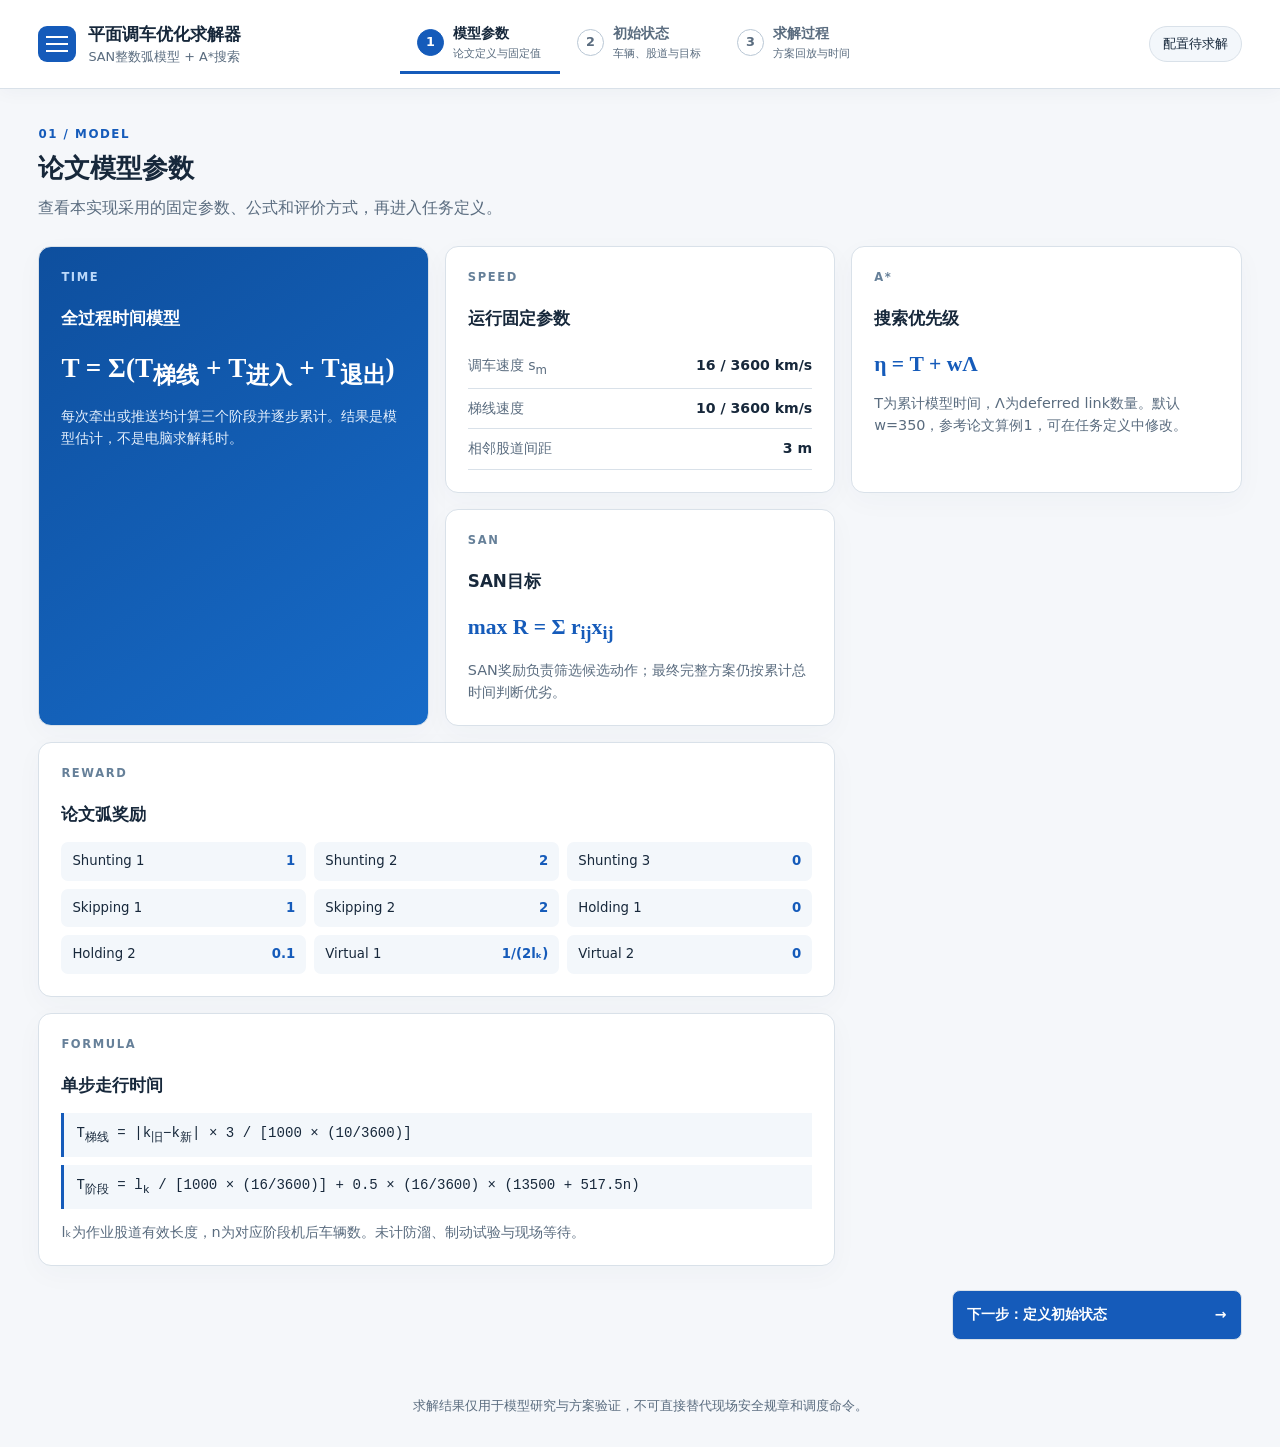
==== 第三版rail-shunting-h5/index.html @ 4ce888e3 "Add files via upload" ====
<!doctype html><html lang="zh-CN"><head><meta charset="UTF-8"><meta name="viewport" content="width=device-width,initial-scale=1"><meta name="description" content="基于SAN整数弧模型与A*搜索的铁路平面调车优化求解器。"><meta name="theme-color" content="#fff"><link rel="icon" type="image/svg+xml" href="data:image/svg+xml,%3Csvg xmlns='http://www.w3.org/2000/svg' viewBox='0 0 64 64'%3E%3Crect width='64' height='64' rx='14' fill='%23155bba'/%3E%3Cpath d='M10 44h18l12-24h14M28 44h26M34 32h20' fill='none' stroke='white' stroke-width='4'/%3E%3C/svg%3E"><title>平面调车优化求解器</title><link rel="stylesheet" href="./styles.css"></head><body>
<header class="app-header"><div class="brand"><div class="brand-mark" aria-hidden="true"><span></span><span></span><span></span></div><div><h1>平面调车优化求解器</h1><p>SAN整数弧模型 + A*搜索</p></div></div><nav class="step-nav" aria-label="求解流程"><button class="nav-tab active" data-view="parameters"><b>1</b><span>模型参数<small>论文定义与固定值</small></span></button><button class="nav-tab" data-view="setup"><b>2</b><span>初始状态<small>车辆、股道与目标</small></span></button><button class="nav-tab" data-view="solution"><b>3</b><span>求解过程<small>方案回放与时间</small></span></button></nav><div id="solveStatus" class="status-pill">等待输入</div></header>
<main class="page-shell">
<section id="view-parameters" class="app-view active" aria-labelledby="parameterTitle"><div class="page-heading"><span class="eyebrow">01 / MODEL</span><h2 id="parameterTitle">论文模型参数</h2><p>查看本实现采用的固定参数、公式和评价方式，再进入任务定义。</p></div><div class="parameter-grid">
<article class="parameter-card feature"><span class="card-index">TIME</span><h3>全过程时间模型</h3><div class="formula">T = Σ(T<sub>梯线</sub> + T<sub>进入</sub> + T<sub>退出</sub>)</div><p>每次牵出或推送均计算三个阶段并逐步累计。结果是模型估计，不是电脑求解耗时。</p></article>
<article class="parameter-card"><span class="card-index">SPEED</span><h3>运行固定参数</h3><dl><div><dt>调车速度 s<sub>m</sub></dt><dd>16 / 3600 km/s</dd></div><div><dt>梯线速度</dt><dd>10 / 3600 km/s</dd></div><div><dt>相邻股道间距</dt><dd>3 m</dd></div></dl></article>
<article class="parameter-card"><span class="card-index">A*</span><h3>搜索优先级</h3><div class="formula">η = T + wΛ</div><p>T为累计模型时间，Λ为deferred link数量。默认w=350，参考论文算例1，可在任务定义中修改。</p></article>
<article class="parameter-card"><span class="card-index">SAN</span><h3>SAN目标</h3><div class="formula">max R = Σ r<sub>ij</sub>x<sub>ij</sub></div><p>SAN奖励负责筛选候选动作；最终完整方案仍按累计总时间判断优劣。</p></article>
<article class="parameter-card wide"><span class="card-index">REWARD</span><h3>论文弧奖励</h3><div class="reward-table"><span>Shunting 1<b>1</b></span><span>Shunting 2<b>2</b></span><span>Shunting 3<b>0</b></span><span>Skipping 1<b>1</b></span><span>Skipping 2<b>2</b></span><span>Holding 1<b>0</b></span><span>Holding 2<b>0.1</b></span><span>Virtual 1<b>1/(2lₖ)</b></span><span>Virtual 2<b>0</b></span></div></article>
<article class="parameter-card wide"><span class="card-index">FORMULA</span><h3>单步走行时间</h3><div class="formula-stack"><code>T<sub>梯线</sub> = |k<sub>旧</sub>−k<sub>新</sub>| × 3 / [1000 × (10/3600)]</code><code>T<sub>阶段</sub> = l<sub>k</sub> / [1000 × (16/3600)] + 0.5 × (16/3600) × (13500 + 517.5n)</code></div><p>lₖ为作业股道有效长度，n为对应阶段机后车辆数。未计防溜、制动试验与现场等待。</p></article></div><div class="page-actions"><button class="button primary next-view" data-target="setup"><span>下一步：定义初始状态</span><b>→</b></button></div></section>
<section id="view-setup" class="app-view" aria-labelledby="configTitle"><div class="page-heading with-action"><div><span class="eyebrow">02 / INPUT</span><h2 id="configTitle">定义初始状态与目标状态</h2><p>车辆顺序统一按“牵出线端 → 股道尽端”填写。</p></div><button id="loadExample" class="button ghost">载入示例</button></div><div class="setup-layout"><div class="panel config-panel">
<div class="subsection first"><div class="subhead"><h3>车辆参数</h3><button id="addCar" class="text-button">＋ 添加车辆</button></div><div id="carsEditor" class="data-grid"></div></div>
<div class="subsection"><div class="subhead"><h3>初始状态设置</h3><button id="addTrack" class="text-button">＋ 添加股道</button></div><p class="hint">设置股道长度和初始车辆顺序；新增股道自动按 I、II、III、IV…编号。</p><div class="editor-scroll"><div id="initialTracksEditor" class="track-editor"></div></div></div>
<div class="subsection state-goal"><div class="subhead"><h3>最终状态设置</h3><span class="bound-note">股道结构与初始状态绑定</span></div><p class="hint">这里只设置目标车辆顺序；股道增删和长度统一在初始状态中修改。</p><div class="editor-scroll"><div id="goalTracksEditor" class="track-editor"></div></div></div>
<div class="settings-grid"><label>牵出线长度（米）<input id="headshunt" type="number" min="1" value="100"></label><label>机车长度（米）<input id="locomotive" type="number" min="0" value="20"></label><label>优化目标<select id="objective"><option value="time">最短总调车时间（论文目标）</option><option value="rounds">最少宏动作轮数（扩展对照）</option></select></label><label>搜索时限（秒）<input id="timeLimit" type="number" min=".1" max="120" step=".1" value="10"></label><label>A*权重 w<input id="weight" type="number" min="0" max="1000000" step="any" value="350"></label><label>SAN解池规模 / 源股道<input id="poolSize" type="number" min="0" max="1000" step="1" value="100"></label><label>初始机车对应股道编号<input id="initialTrack" type="number" min="1" step="1" value="1"></label></div>
<div class="method-note"><strong id="priorityFormula">η = T + w × Λ</strong><p>w只影响搜索顺序；解池填0表示不主动截断，仍受时间和节点预算限制。</p></div><div id="validation" class="message hidden" role="alert"></div><button id="solveButton" class="button primary"><span>确认参数并开始求解</span><b>→</b></button></div>
<aside class="panel preview-panel"><div class="preview-heading"><div><span class="eyebrow">INTERACTIVE YARD</span><h3>状态图快捷设置</h3></div><span class="topology-badge">尽头式 · 单侧牵出</span></div><p class="hint">相邻股道从左端依次连接；牵出线与最长股道位于同一水平线。两张图的车辆均可拖动换道或调整顺序。</p><div class="yard-pair"><section class="yard-card"><div class="yard-card-head"><div><span class="state-dot initial"></span><h4>初始状态</h4></div><small>支持股道增删、车辆删除</small></div><div id="initialPreview" class="yard-view live-yard" aria-label="可拖动编辑的初始股场"></div><div class="yard-toolbar"><span id="yardScale">比例尺</span><span id="dragHint" aria-live="polite">按住车辆并拖动</span><button id="quickAddTrack" class="button ghost" type="button">＋ 添加股道</button></div><div id="vehicleTrash" class="vehicle-trash" aria-label="车辆删除区"><span>⌫</span>将车辆拖到此处删除</div></section><section class="yard-card"><div class="yard-card-head"><div><span class="state-dot goal"></span><h4>最终状态</h4></div><small>仅调整车辆位置与顺序</small></div><div id="goalPreview" class="yard-view live-yard" aria-label="可拖动编辑的最终股场"></div><div class="yard-toolbar"><span id="goalYardScale">比例尺</span><span id="goalDragHint" aria-live="polite">按住车辆并拖动</span></div><div class="goal-bound-message">股道数量、编号、长度与左侧初始状态保持一致</div></section></div><div class="legend"><span><i class="legend-loco"></i>调机</span><span><i class="legend-car"></i>可拖动车辆</span><span><i class="legend-stop"></i>统一尽端线</span></div></aside></div></section>
<section id="view-solution" class="app-view" aria-labelledby="resultTitle"><div class="page-heading with-action"><div><span class="eyebrow">03 / SOLUTION</span><h2 id="resultTitle">调车方案与逐步过程</h2><p>从初始状态开始，逐步查看每一次牵出、推送、时间和SAN选择。</p></div><button id="downloadResult" class="button ghost" disabled>导出JSON</button></div><div class="panel result-panel">
<div id="emptyResult" class="empty-state"><div class="empty-icon"><span></span><span></span><span></span></div><h3>尚未开始求解</h3><p>请在“初始状态”中设置参数并开始求解，完成后会自动进入本页。</p><button class="button ghost next-view" data-target="setup">返回任务定义</button></div>
<div id="solutionResult" class="hidden"><div class="metrics"><div class="time-metric"><span>调车全过程用时 · 模型估计</span><strong id="metricTime">—</strong><small id="metricSeconds">—</small></div><div><span>求解状态</span><strong id="metricStatus">—</strong></div><div><span>宏动作 / 基本作业</span><strong id="metricSteps">—</strong></div><div><span>电脑求解耗时</span><strong id="metricCompute">—</strong></div></div><div id="resultContext" class="result-context"></div><div id="timeBreakdown" class="time-breakdown"></div><p class="hint">按论文式(4.19)–(4.23)估计；未计现场等待、防溜和制动试验。</p>
<div class="solution-layout"><div class="playback"><div class="playback-head"><div><span id="stepKicker" class="eyebrow">初始状态</span><h3 id="stepTitle">作业开始</h3></div><div class="step-controls"><button id="prevStep" aria-label="上一步">←</button><span id="stepCounter">0 / 0</span><button id="nextStep" aria-label="下一步">→</button></div></div><div id="yardView" class="yard-view"></div><div id="actionDetail" class="action-detail"></div><details id="sanDetail" class="san-detail"><summary>查看本轮SAN模型结果</summary><div id="sanModel"></div></details></div><div class="timeline-wrap"><h3>逐步作业</h3><p class="hint">点击任一步骤查看对应布局。</p><ol id="timeline" class="timeline"></ol></div></div>
<details class="time-table-panel" open><summary>全过程时间明细（秒）</summary><div class="table-scroll"><table><thead><tr><th>步 / 轮</th><th>作业</th><th>股道</th><th>车辆</th><th>梯线</th><th>进入</th><th>退出</th><th>本步</th><th>累计</th></tr></thead><tbody id="timeTable"></tbody></table></div></details></div></div></section></main>
<footer>求解结果仅用于模型研究与方案验证，不可直接替代现场安全规章和调度命令。</footer><script src="./solver.js"></script><script src="./yard-model.js"></script><script src="./app.js"></script></body></html>
---- 第三版rail-shunting-h5/styles.css ----
:root{color-scheme:light;--bg:#f5f7fa;--panel:#fff;--text:#17283b;--muted:#5a6c7f;--line:#d9e1e9;--soft:#f3f7fb;--accent:#155bba;--danger:#ad2525;--success:#146540}*{box-sizing:border-box}html{scroll-behavior:smooth}body{margin:0;background:var(--bg);color:var(--text);font:16px/1.55 Inter,"Microsoft YaHei",system-ui,sans-serif}button,input,select{font:inherit}button{cursor:pointer}button:disabled{cursor:not-allowed;opacity:.48}button:focus-visible,summary:focus-visible{outline:3px solid #8db4ed;outline-offset:3px}h1,h2,h3,p{margin:0}.app-header{position:sticky;z-index:20;top:0;display:grid;grid-template-columns:minmax(245px,1fr) auto minmax(150px,1fr);align-items:center;gap:22px;padding:14px clamp(18px,3vw,48px);background:#fff;border-bottom:1px solid var(--line);box-shadow:0 3px 18px #1838580a}.brand{display:flex;align-items:center;gap:12px}.brand h1{font-size:1.08rem}.brand p{font-size:.8rem;color:var(--muted)}.brand-mark{display:grid;gap:5px;width:38px;padding:10px 8px;border-radius:9px;background:var(--accent)}.brand-mark span{height:2px;background:#fff}.step-nav{display:flex;align-items:stretch}.nav-tab{display:flex;align-items:center;gap:9px;min-width:160px;padding:8px 17px;border:0;border-bottom:3px solid transparent;background:#fff;color:var(--muted);text-align:left}.nav-tab:hover{background:#f7faff}.nav-tab.active{border-bottom-color:var(--accent);color:var(--text)}.nav-tab b{display:grid;place-items:center;width:27px;height:27px;border:1px solid #b9c7d5;border-radius:50%;font-size:.8rem}.nav-tab.active b{border-color:var(--accent);background:var(--accent);color:#fff}.nav-tab span{font-size:.9rem;font-weight:700}.nav-tab small{display:block;margin-top:1px;color:var(--muted);font-size:.7rem;font-weight:400}.status-pill{justify-self:end;border:1px solid var(--line);border-radius:24px;padding:7px 13px;background:var(--soft);font-size:.82rem;white-space:nowrap}.status-pill.working{color:var(--accent)}.status-pill.success{color:var(--success)}.status-pill.error{color:var(--danger)}
.page-shell{max-width:1500px;margin:auto;padding:36px clamp(14px,3vw,44px) 56px}.app-view{display:none}.app-view.active{display:block;animation:appear .2s ease}@keyframes appear{from{opacity:.35;transform:translateY(5px)}}.page-heading{margin-bottom:25px}.page-heading h2{font-size:1.65rem}.page-heading p{margin-top:7px;color:var(--muted)}.page-heading.with-action{display:flex;justify-content:space-between;align-items:center;gap:16px}.eyebrow{display:block;margin-bottom:5px;color:var(--accent);font-size:.74rem;font-weight:800;letter-spacing:.13em}.panel,.parameter-card{min-width:0;border:1px solid var(--line);border-radius:13px;background:var(--panel);box-shadow:0 8px 28px #233d5708}.button{border:1px solid var(--line);border-radius:8px;padding:10px 14px;background:#fff;color:var(--text);font-size:.88rem;font-weight:650;white-space:nowrap}.button:hover:not(:disabled){border-color:var(--accent);background:var(--soft)}.button.primary{display:flex;justify-content:space-between;align-items:center;min-height:50px;background:var(--accent);color:#fff}.button.primary:hover:not(:disabled){background:#104a99}.page-actions{display:flex;justify-content:flex-end;margin-top:24px}.page-actions .button{min-width:290px}.hidden{display:none!important}
.parameter-grid{display:grid;grid-template-columns:repeat(3,minmax(0,1fr));gap:16px}.parameter-card{position:relative;padding:22px;overflow:hidden}.parameter-card.feature{grid-row:span 2;background:linear-gradient(145deg,#0e4f9e,#176bc8);color:#fff}.parameter-card.wide{grid-column:span 2}.card-index{display:block;margin-bottom:18px;color:#668099;font-size:.72rem;font-weight:800;letter-spacing:.14em}.feature .card-index{color:#bcd9fa}.parameter-card h3{font-size:1.05rem}.parameter-card p{margin-top:12px;color:var(--muted);font-size:.9rem}.feature p{color:#e4effc}.formula{margin-top:18px;color:var(--accent);font:700 1.35rem/1.45 Georgia,serif}.feature .formula{color:#fff;font-size:1.7rem}.parameter-card dl{margin:15px 0 0}.parameter-card dl div{display:flex;justify-content:space-between;gap:14px;padding:9px 0;border-bottom:1px solid var(--line)}dt{color:var(--muted);font-size:.88rem}dd{margin:0;font-size:.88rem;font-weight:700}.reward-table{display:grid;grid-template-columns:repeat(3,1fr);gap:8px;margin-top:15px}.reward-table span{display:flex;justify-content:space-between;padding:9px 11px;border-radius:7px;background:var(--soft);font-size:.83rem}.reward-table b{color:var(--accent)}.formula-stack{display:grid;gap:8px;margin-top:15px}.formula-stack code{overflow:auto;padding:10px 12px;border-left:3px solid var(--accent);background:var(--soft);font-size:.88rem;white-space:nowrap}
.setup-layout{display:grid;grid-template-columns:minmax(0,1fr);gap:22px}.config-panel,.preview-panel,.result-panel{padding:23px}.preview-panel{position:static}.preview-heading,.subhead,.playback-head{display:flex;align-items:center;justify-content:space-between;gap:12px}.topology-badge{padding:5px 9px;border-radius:20px;background:#eaf3ff;color:#15549f;font-size:.76rem}.subsection{margin-bottom:23px;padding-top:19px;border-top:1px solid var(--line)}.subsection.first{padding-top:0;border:0}.subhead{margin-bottom:11px}.text-button{border:0;background:transparent;color:var(--accent);font-size:.875rem}.hint{margin:8px 0 12px;color:var(--muted);font-size:.86rem}.data-grid{display:grid;gap:8px}.data-row,.track-row{display:grid;align-items:center;gap:8px}.data-row{grid-template-columns:1fr 1fr 1fr 28px}.track-row{grid-template-columns:70px 76px 1fr 1fr 28px;margin-bottom:8px}.row-head{padding:0 2px;color:var(--muted);font-size:.84rem}.track-id-cell{display:grid;min-height:41px;place-items:center;border:1px solid #cfdae4;border-radius:7px;background:var(--soft);font-weight:800}.track-editor{min-width:480px}.editor-scroll{overflow-x:auto}input,select{width:100%;min-width:0;min-height:41px;padding:8px 9px;border:1px solid #b8c9d9;border-radius:7px;background:#fff;color:var(--text);font-size:.92rem}input:focus,select:focus{outline:2px solid #a0c3f5;border-color:var(--accent)}.icon-button{width:28px;height:34px;border:0;background:transparent;color:#697c8e;font-size:1.2rem}.icon-button:hover{color:var(--danger)}.settings-grid{display:grid;grid-template-columns:repeat(3,minmax(0,1fr));gap:13px;padding-top:20px;border-top:1px solid var(--line)}.settings-grid label{font-size:.84rem;font-weight:650}.settings-grid input,.settings-grid select{margin-top:5px;font-weight:400}.method-note{margin:17px 0 12px;padding:12px 14px;border-left:3px solid var(--accent);border-radius:0 8px 8px 0;background:#eef5fe;font-size:.86rem}.method-note strong{color:#104a99;font-size:1.06rem}.method-note p{margin-top:5px;color:#3c566e}.message{margin-top:14px;padding:11px 13px;border:1px solid #e7b7b7;border-radius:8px;background:#fff5f5;color:var(--danger);font-size:.86rem}.config-panel>.button.primary{width:100%;margin-top:17px}.legend{display:flex;gap:20px;justify-content:center;padding-top:14px;border-top:1px solid var(--line);color:var(--muted);font-size:.78rem}.legend span{display:flex;align-items:center;gap:6px}.legend i{display:inline-block;width:18px;height:9px}.legend-loco{background:#1f4e80}.legend-car{border:1px solid #7caae1;background:#e6f0ff}.legend-stop{border-right:3px solid #477199}
.yard-view{overflow:auto;min-height:260px;padding:10px;background:#fbfdff}.yard-diagram{position:relative}.yard-diagram svg{position:absolute;inset:0;width:100%;height:100%;pointer-events:none}.yard-rail{fill:none;stroke:#477199;stroke-width:2.2;stroke-linecap:round;stroke-linejoin:round}.track-stop{stroke-width:3}.track-drop-zone{position:absolute;z-index:2;border-radius:5px;transition:background .12s,outline .12s}.track-drop-zone.drop-target{outline:2px dashed #2171ce;outline-offset:3px;background:#dcecff88}.track-consist{display:flex;align-items:center;justify-content:flex-end;width:100%;height:100%;overflow:visible}.track-consist.over-capacity{filter:drop-shadow(0 0 4px #d13a3a)}.track-name{position:absolute;z-index:3;width:34px;background:#fbfdff;color:#31526f;font-size:.78rem;font-weight:800;white-space:nowrap;text-align:right}.track-delete{position:absolute;right:-35px;top:9px;z-index:5;display:grid;width:28px;height:28px;place-items:center;border:1px solid #e2b5b5;border-radius:50%;background:#fff;color:var(--danger);font-size:1rem;line-height:1;opacity:0;transform:scale(.85);transition:opacity .12s,transform .12s}.track-drop-zone:hover .track-delete,.track-delete:focus-visible{opacity:1;transform:scale(1)}.headshunt-label{position:absolute;z-index:3;padding:1px 5px;background:#fbfdff;color:#45627c;font-size:.74rem}.headshunt-consist{position:absolute;z-index:2;display:flex;align-items:center;gap:0;min-height:32px}.loco{display:grid;place-items:center;flex:0 0 auto;overflow:hidden;padding:5px 3px;border-radius:4px;background:#1f4e80;color:#fff;font-size:.72rem;white-space:nowrap}.car{display:grid;place-items:center;flex:0 0 auto;min-width:0;min-height:27px;overflow:hidden;padding:1px 2px;border:1px solid #7caae1;border-radius:2px;background:#e6f0ff;color:#184b8b;font-size:.78rem;font-weight:700;white-space:nowrap}.track-consist .car+.car,.headshunt-consist .car+.car{border-left-width:0}.car[data-dest="2"]{border-color:#80b8a4;background:#e4f5ee;color:#23654d}.car[data-dest="3"]{border-color:#ccae6a;background:#fff2d7;color:#775516}.editable .draggable-car{cursor:grab;touch-action:none;user-select:none}.editable .draggable-car:active{cursor:grabbing}.dragging-source{opacity:.22}.drag-ghost{position:fixed;z-index:1000;pointer-events:none;box-shadow:0 8px 22px #17395d38;opacity:.92}.yard-dragging{cursor:grabbing}.yard-toolbar{display:flex;align-items:center;gap:12px;min-height:45px;padding:9px 2px;border-top:1px solid var(--line);color:var(--muted);font-size:.78rem}.yard-toolbar #dragHint{flex:1;text-align:center;color:#31526f}.yard-toolbar .button{padding:6px 9px;font-size:.78rem}.vehicle-trash{display:flex;align-items:center;justify-content:center;gap:8px;min-height:44px;margin:2px 0 12px;border:1px dashed #c9d3de;border-radius:8px;background:#f8fafc;color:#718295;font-size:.82rem;transition:.15s}.vehicle-trash span{font-size:1.15rem}.yard-dragging .vehicle-trash{border-color:#d08a8a;background:#fff8f8;color:#9c4040}.vehicle-trash.drop-target{border:2px solid #c13c3c;background:#fff0f0;color:#a82727;transform:scale(1.005)}.legend{display:flex;gap:20px;justify-content:center;padding-top:14px;border-top:1px solid var(--line);color:var(--muted);font-size:.78rem}.legend span{display:flex;align-items:center;gap:6px}.legend i{display:inline-block;width:18px;height:9px}.legend-loco{background:#1f4e80}.legend-car{border:1px solid #7caae1;background:#e6f0ff}.legend-stop{border-right:3px solid #477199}
.empty-state{display:grid;min-height:470px;align-content:center;justify-items:center;padding:24px;border:1px dashed var(--line);border-radius:11px;background:linear-gradient(#fff,#f8fbfe);text-align:center}.empty-state p{max-width:480px;margin:11px 0 18px;color:var(--muted)}.empty-icon{display:grid;width:90px;gap:12px;margin-bottom:22px}.empty-icon span{height:3px;background:#b9cde0}.metrics{display:grid;grid-template-columns:repeat(3,minmax(0,1fr));gap:12px;margin-bottom:16px}.metrics>div{padding:14px;border:1px solid var(--line);border-radius:10px}.metrics span{display:block;margin-bottom:7px;color:var(--muted);font-size:.85rem}.metrics strong{font-size:1.05rem}.metrics .time-metric{display:grid;grid-column:1/-1;grid-template-columns:1fr auto;align-items:center;padding:18px 21px;border-color:#b9d0ee;background:#f0f6ff}.time-metric span{grid-column:1/-1;color:#294e7c}.time-metric strong{color:#114e9c;font-size:2rem}.time-metric small{color:#395b81;font-size:.85rem}.result-context{margin-bottom:13px;padding:11px 13px;border:1px solid var(--line);border-radius:8px;background:#fafcff;font-size:.85rem;line-height:1.7}.time-breakdown{display:flex;flex-wrap:wrap;gap:9px}.time-breakdown span{padding:6px 9px;border-radius:6px;background:var(--soft);font-size:.85rem}.solution-layout{display:grid;grid-template-columns:minmax(0,1fr) 330px;gap:20px;align-items:start}.playback{overflow:hidden;margin-top:18px;border:1px solid var(--line);border-radius:11px;background:#fff}.playback-head{padding:15px;border-bottom:1px solid var(--line);background:#fafcfe}.step-controls{display:flex;align-items:center;gap:8px;white-space:nowrap;font-size:.85rem}.step-controls button{width:34px;height:34px;border:1px solid var(--line);border-radius:6px;background:#fff;color:var(--accent)}.action-detail{padding:13px 15px;border-top:1px solid var(--line);font-size:.9rem}.san-detail{padding:13px 15px;border-top:1px solid var(--line);font-size:.85rem}summary{cursor:pointer;color:var(--accent);font-weight:650}.san-model-grid{display:grid;grid-template-columns:1fr 1fr;gap:11px;margin-top:12px}.san-model-grid>div{overflow-wrap:anywhere;padding:12px;border-radius:8px;background:var(--soft)}.san-model-grid strong{display:block;margin-bottom:7px}.arc-chip{display:inline-block;margin:3px 2px;padding:3px 6px;border:1px solid #c4d7eb;border-radius:5px;background:#fff}.timeline-wrap{margin-top:18px;padding:17px;border:1px solid var(--line);border-radius:11px;background:#fff}.timeline{max-height:520px;overflow:auto;margin:10px 0 0;padding:0;list-style:none}.timeline li button{display:block;width:100%;margin:4px 0;padding:9px 11px;border:1px solid transparent;border-left:3px solid var(--line);border-radius:0 7px 7px 0;background:#fff;color:var(--muted);text-align:left;font-size:.83rem;line-height:1.65}.timeline li.active button{border-left-color:var(--accent);background:#eef5ff}.timeline strong{color:var(--text)}.time-table-panel{margin-top:24px;padding-top:17px;border-top:1px solid var(--line)}.table-scroll{overflow:auto;margin-top:12px}table{width:100%;border-collapse:collapse;white-space:nowrap;font-size:.84rem;font-variant-numeric:tabular-nums}th,td{padding:9px;text-align:right;border-bottom:1px solid var(--line)}th{background:var(--soft);color:#42596f}td:nth-child(2),td:nth-child(4),th:nth-child(2),th:nth-child(4){text-align:left}tbody tr:hover{background:#f1f6ff}footer{padding:0 22px 30px;color:var(--muted);font-size:.84rem;text-align:center}
@media(max-width:1150px){.app-header{grid-template-columns:1fr auto}.step-nav{grid-column:1/-1;grid-row:2;justify-content:center}.status-pill{grid-column:2}.solution-layout{grid-template-columns:1fr}.parameter-grid{grid-template-columns:1fr 1fr}.parameter-card.feature{grid-row:auto}.parameter-card.wide{grid-column:span 2}}@media(max-width:680px){.app-header{position:static;display:flex;flex-wrap:wrap;padding:13px}.brand{flex:1}.status-pill{order:2}.step-nav{order:3;width:100%;overflow-x:auto;justify-content:flex-start}.nav-tab{min-width:128px;padding:8px}.nav-tab small{display:none}.page-shell{padding:22px 10px 35px}.page-heading.with-action{align-items:flex-start}.parameter-grid{grid-template-columns:1fr}.parameter-card.wide{grid-column:auto}.reward-table{grid-template-columns:1fr 1fr}.config-panel,.preview-panel,.result-panel{padding:15px}.settings-grid,.san-model-grid{grid-template-columns:1fr}.metrics{grid-template-columns:1fr}.metrics .time-metric{display:block}.time-metric small{display:block;margin-top:5px}.data-row{gap:5px}.yard-toolbar{flex-wrap:wrap}.yard-toolbar #dragHint{order:3;flex-basis:100%}.page-actions .button{width:100%;min-width:0}}
.data-row,.initial-track-row,.goal-track-row{display:grid;align-items:center;gap:8px}.initial-track-row{grid-template-columns:70px 90px 1fr 28px;margin-bottom:8px}.goal-track-row{grid-template-columns:70px 1fr;margin-bottom:8px}.bound-note{color:var(--muted);font-size:.8rem}.yard-pair{display:grid;grid-template-columns:repeat(2,minmax(0,1fr));gap:16px}.yard-card{min-width:0;overflow:hidden;border:1px solid var(--line);border-radius:10px;background:#fbfdff}.yard-card-head{display:flex;align-items:center;justify-content:space-between;gap:10px;padding:12px 14px;border-bottom:1px solid var(--line);background:#fff}.yard-card-head>div{display:flex;align-items:center;gap:8px}.yard-card-head h4{margin:0;font-size:.95rem}.yard-card-head small{color:var(--muted);font-size:.74rem}.state-dot{display:block;width:9px;height:9px;border-radius:50%}.state-dot.initial{background:#2070c8}.state-dot.goal{background:#279167}.goal-bound-message{display:grid;min-height:58px;place-items:center;margin:2px 10px 12px;border:1px dashed #c9d3de;border-radius:8px;color:var(--muted);font-size:.8rem}.yard-toolbar #goalDragHint{flex:1;text-align:center;color:#31526f}.yard-dragging.dragging-goal .vehicle-trash{border-color:#c9d3de;background:#f8fafc;color:#718295}.ladder-link{stroke:#477199}.yard-card .yard-view{min-height:260px}
@media(max-width:1150px){.yard-pair{grid-template-columns:1fr}}@media(max-width:680px){.yard-toolbar #goalDragHint{order:3;flex-basis:100%}.yard-card-head{align-items:flex-start}}
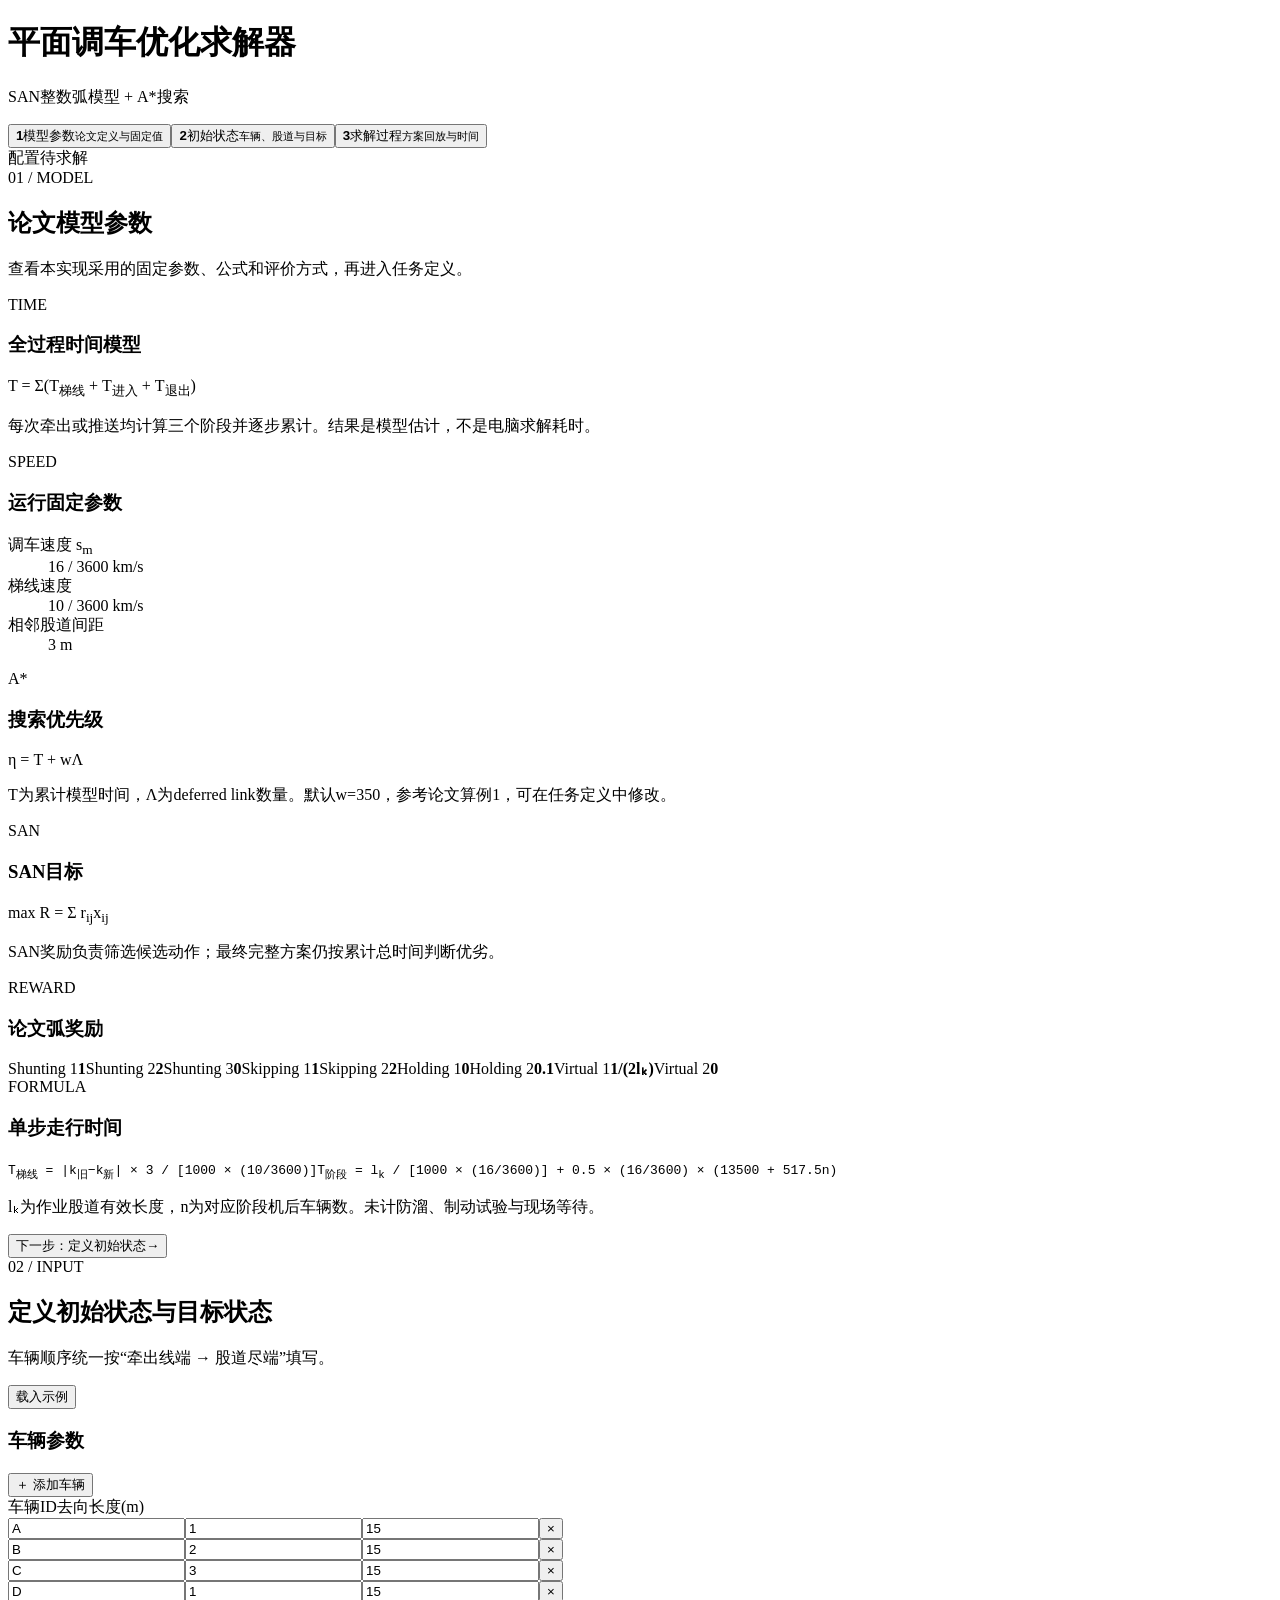
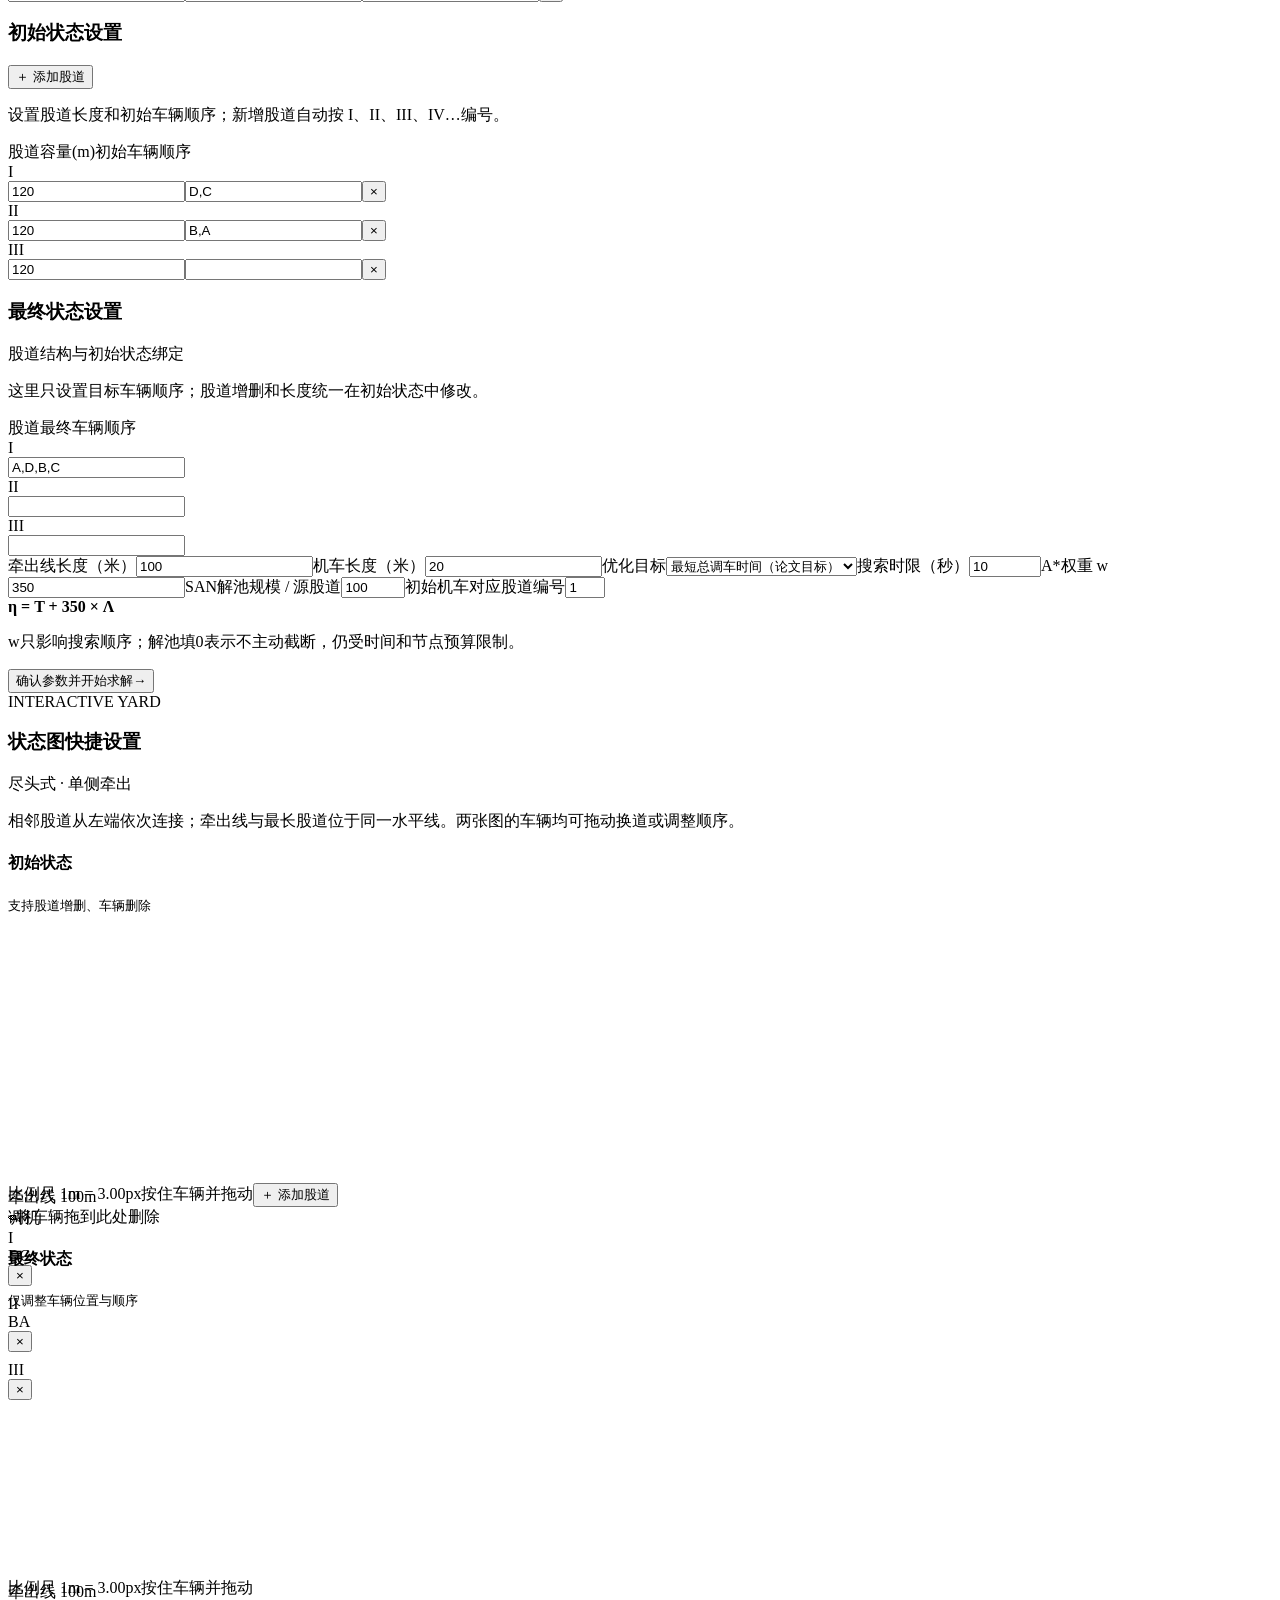
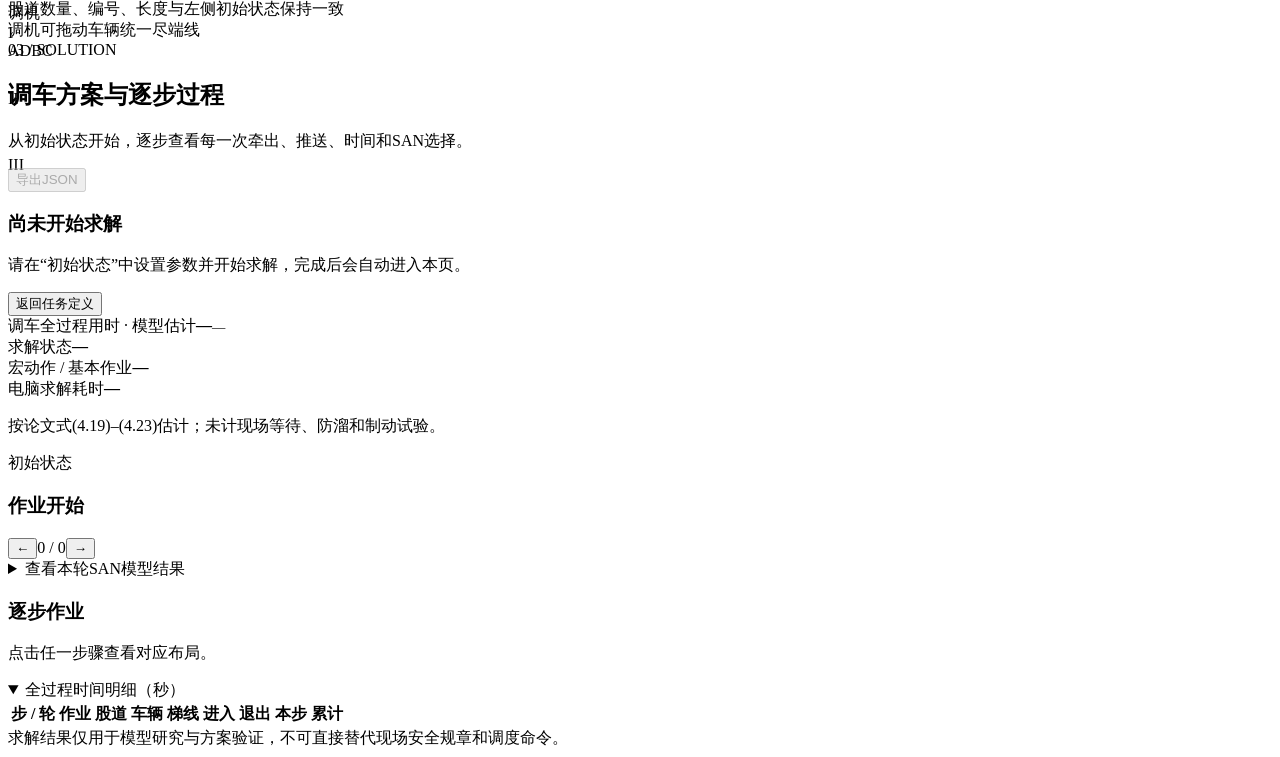
==== commit f6e2147e: "Fix HTML structure and update stylesheet path" ====
--- a/第三版rail-shunting-h5/index.html
+++ b/第三版rail-shunting-h5/index.html
@@ -1,4 +1,4 @@
-<!doctype html><html lang="zh-CN"><head><meta charset="UTF-8"><meta name="viewport" content="width=device-width,initial-scale=1"><meta name="description" content="基于SAN整数弧模型与A*搜索的铁路平面调车优化求解器。"><meta name="theme-color" content="#fff"><link rel="icon" type="image/svg+xml" href="data:image/svg+xml,%3Csvg xmlns='http://www.w3.org/2000/svg' viewBox='0 0 64 64'%3E%3Crect width='64' height='64' rx='14' fill='%23155bba'/%3E%3Cpath d='M10 44h18l12-24h14M28 44h26M34 32h20' fill='none' stroke='white' stroke-width='4'/%3E%3C/svg%3E"><title>平面调车优化求解器</title><link rel="stylesheet" href="./styles.css"></head><body>
+<!doctype html><html lang="zh-CN"><head><meta charset="UTF-8"><meta name="viewport" content="width=device-width,initial-scale=1"><meta name="description" content="基于SAN整数弧模型与A*搜索的铁路平面调车优化求解器。"><meta name="theme-color" content="#fff"><link rel="icon" type="image/svg+xml" href="data:image/svg+xml,%3Csvg xmlns='http://www.w3.org/2000/svg' viewBox='0 0 64 64'%3E%3Crect width='64' height='64' rx='14' fill='%23155bba'/%3E%3Cpath d='M10 44h18l12-24h14M28 44h26M34 32h20' fill='none' stroke='white' stroke-width='4'/%3E%3C/svg%3E"><title>平面调车优化求解器</title><link rel="stylesheet" href="/FlatD/styles.css"></head><body>
 <header class="app-header"><div class="brand"><div class="brand-mark" aria-hidden="true"><span></span><span></span><span></span></div><div><h1>平面调车优化求解器</h1><p>SAN整数弧模型 + A*搜索</p></div></div><nav class="step-nav" aria-label="求解流程"><button class="nav-tab active" data-view="parameters"><b>1</b><span>模型参数<small>论文定义与固定值</small></span></button><button class="nav-tab" data-view="setup"><b>2</b><span>初始状态<small>车辆、股道与目标</small></span></button><button class="nav-tab" data-view="solution"><b>3</b><span>求解过程<small>方案回放与时间</small></span></button></nav><div id="solveStatus" class="status-pill">等待输入</div></header>
 <main class="page-shell">
 <section id="view-parameters" class="app-view active" aria-labelledby="parameterTitle"><div class="page-heading"><span class="eyebrow">01 / MODEL</span><h2 id="parameterTitle">论文模型参数</h2><p>查看本实现采用的固定参数、公式和评价方式，再进入任务定义。</p></div><div class="parameter-grid">
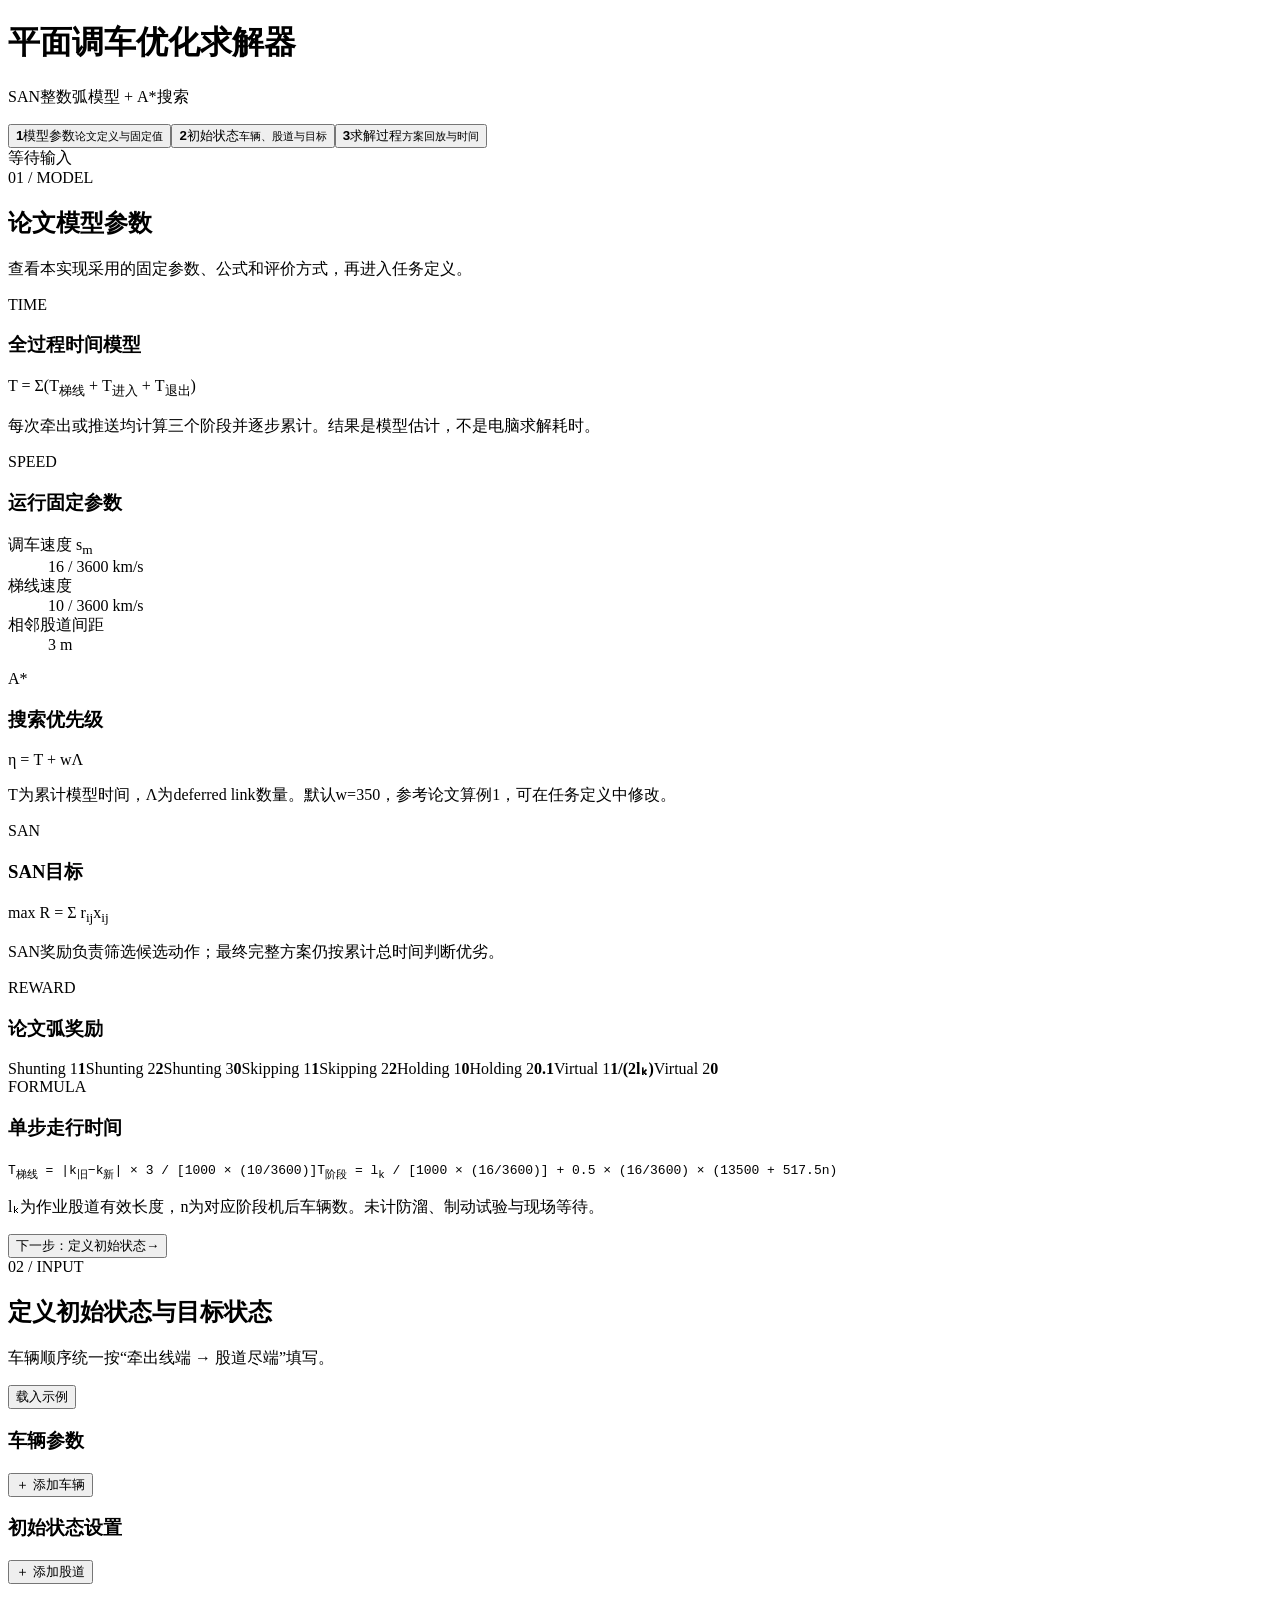
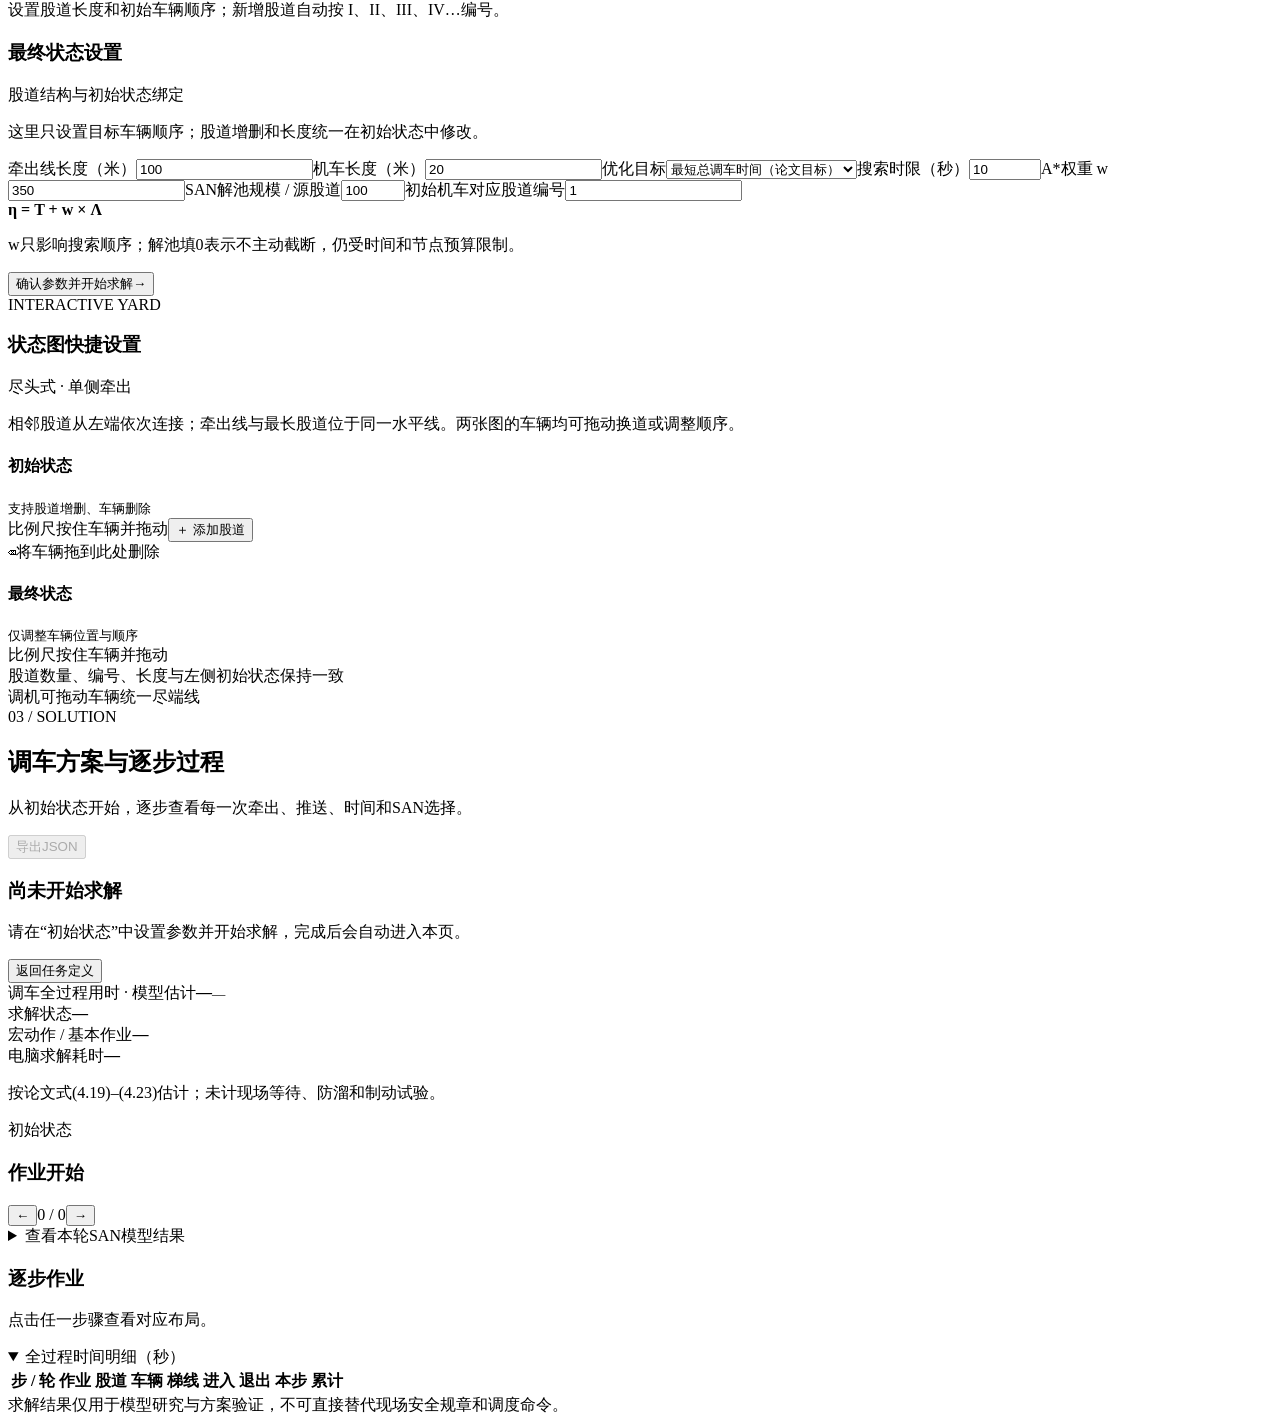
==== commit 20f0e970: "Update index.html" ====
--- a/第三版rail-shunting-h5/index.html
+++ b/第三版rail-shunting-h5/index.html
@@ -20,4 +20,4 @@
 <div id="solutionResult" class="hidden"><div class="metrics"><div class="time-metric"><span>调车全过程用时 · 模型估计</span><strong id="metricTime">—</strong><small id="metricSeconds">—</small></div><div><span>求解状态</span><strong id="metricStatus">—</strong></div><div><span>宏动作 / 基本作业</span><strong id="metricSteps">—</strong></div><div><span>电脑求解耗时</span><strong id="metricCompute">—</strong></div></div><div id="resultContext" class="result-context"></div><div id="timeBreakdown" class="time-breakdown"></div><p class="hint">按论文式(4.19)–(4.23)估计；未计现场等待、防溜和制动试验。</p>
 <div class="solution-layout"><div class="playback"><div class="playback-head"><div><span id="stepKicker" class="eyebrow">初始状态</span><h3 id="stepTitle">作业开始</h3></div><div class="step-controls"><button id="prevStep" aria-label="上一步">←</button><span id="stepCounter">0 / 0</span><button id="nextStep" aria-label="下一步">→</button></div></div><div id="yardView" class="yard-view"></div><div id="actionDetail" class="action-detail"></div><details id="sanDetail" class="san-detail"><summary>查看本轮SAN模型结果</summary><div id="sanModel"></div></details></div><div class="timeline-wrap"><h3>逐步作业</h3><p class="hint">点击任一步骤查看对应布局。</p><ol id="timeline" class="timeline"></ol></div></div>
 <details class="time-table-panel" open><summary>全过程时间明细（秒）</summary><div class="table-scroll"><table><thead><tr><th>步 / 轮</th><th>作业</th><th>股道</th><th>车辆</th><th>梯线</th><th>进入</th><th>退出</th><th>本步</th><th>累计</th></tr></thead><tbody id="timeTable"></tbody></table></div></details></div></div></section></main>
-<footer>求解结果仅用于模型研究与方案验证，不可直接替代现场安全规章和调度命令。</footer><script src="./solver.js"></script><script src="./yard-model.js"></script><script src="./app.js"></script></body></html>
+<footer>求解结果仅用于模型研究与方案验证，不可直接替代现场安全规章和调度命令。</footer><script src="/FlatD/solver.js"></script><script src="/FlatD/yard-model.js"></script><script src="/FlatD/app.js"></script></body></html>
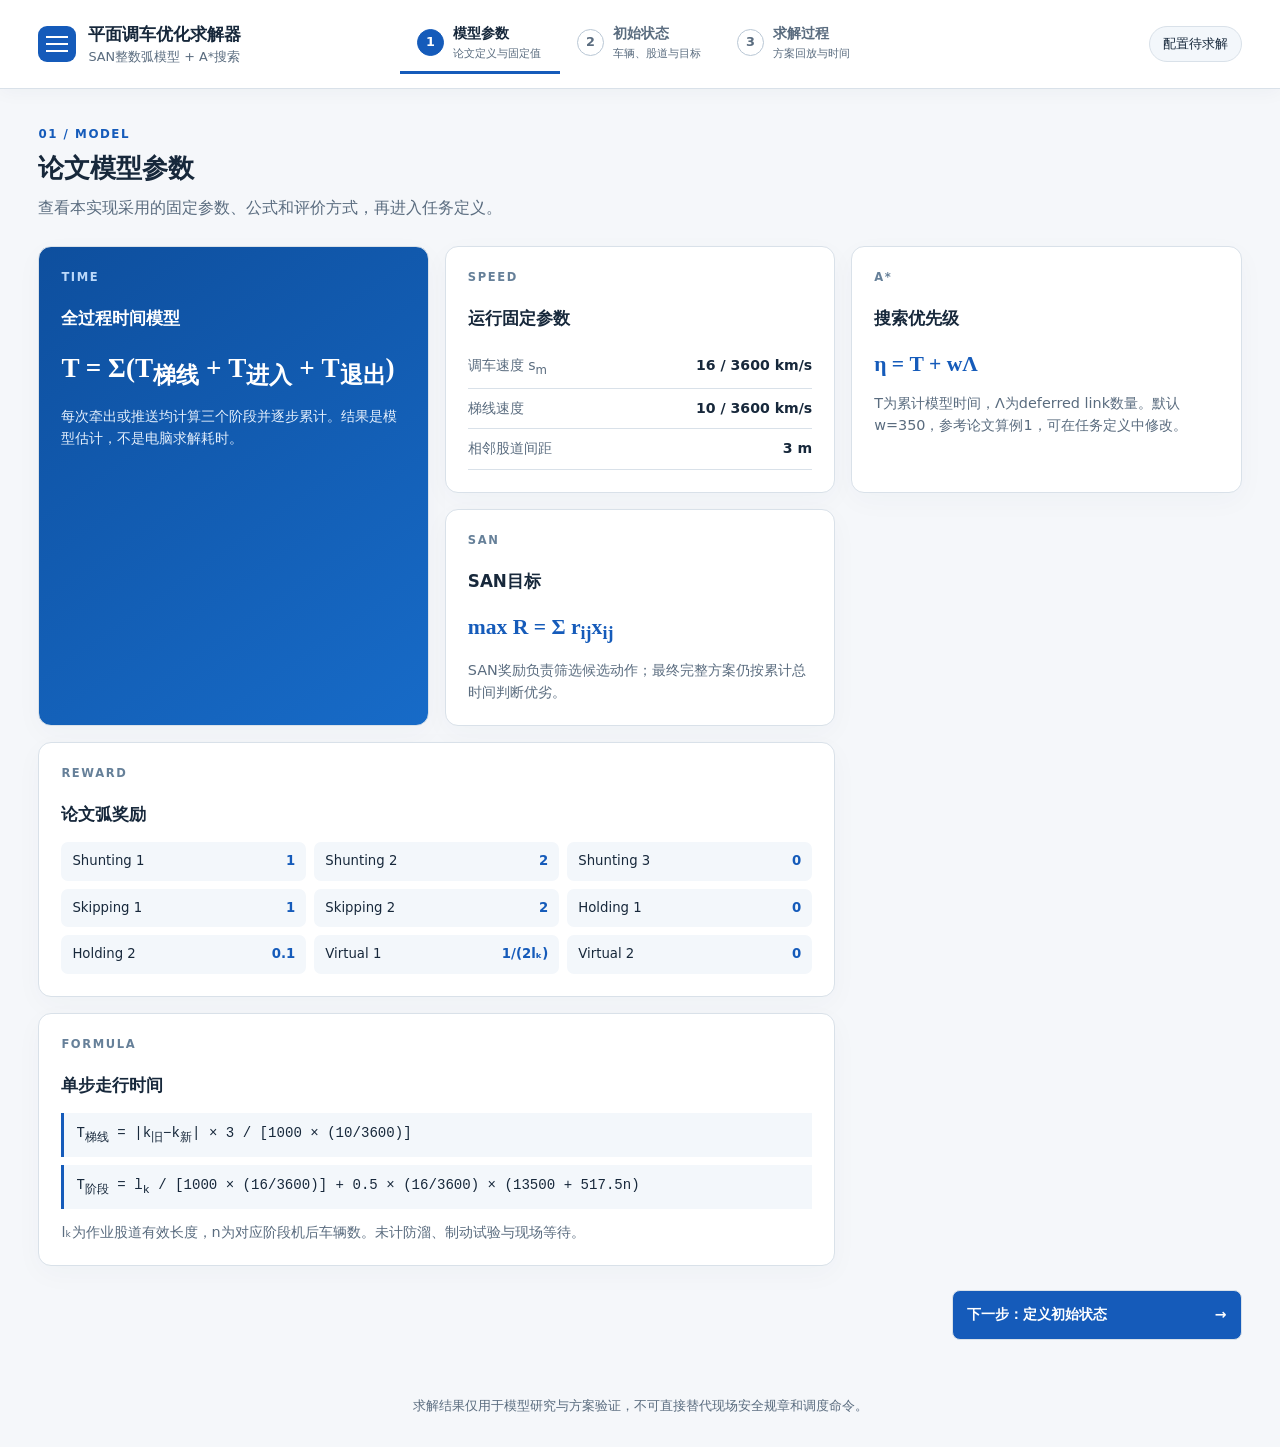
==== commit 203e6c93: "Update print statement from 'Hello' to 'Goodbye'" ====
--- a/第三版rail-shunting-h5/index.html
+++ b/第三版rail-shunting-h5/index.html
@@ -1,23 +1,421 @@
-<!doctype html><html lang="zh-CN"><head><meta charset="UTF-8"><meta name="viewport" content="width=device-width,initial-scale=1"><meta name="description" content="基于SAN整数弧模型与A*搜索的铁路平面调车优化求解器。"><meta name="theme-color" content="#fff"><link rel="icon" type="image/svg+xml" href="data:image/svg+xml,%3Csvg xmlns='http://www.w3.org/2000/svg' viewBox='0 0 64 64'%3E%3Crect width='64' height='64' rx='14' fill='%23155bba'/%3E%3Cpath d='M10 44h18l12-24h14M28 44h26M34 32h20' fill='none' stroke='white' stroke-width='4'/%3E%3C/svg%3E"><title>平面调车优化求解器</title><link rel="stylesheet" href="/FlatD/styles.css"></head><body>
-<header class="app-header"><div class="brand"><div class="brand-mark" aria-hidden="true"><span></span><span></span><span></span></div><div><h1>平面调车优化求解器</h1><p>SAN整数弧模型 + A*搜索</p></div></div><nav class="step-nav" aria-label="求解流程"><button class="nav-tab active" data-view="parameters"><b>1</b><span>模型参数<small>论文定义与固定值</small></span></button><button class="nav-tab" data-view="setup"><b>2</b><span>初始状态<small>车辆、股道与目标</small></span></button><button class="nav-tab" data-view="solution"><b>3</b><span>求解过程<small>方案回放与时间</small></span></button></nav><div id="solveStatus" class="status-pill">等待输入</div></header>
-<main class="page-shell">
-<section id="view-parameters" class="app-view active" aria-labelledby="parameterTitle"><div class="page-heading"><span class="eyebrow">01 / MODEL</span><h2 id="parameterTitle">论文模型参数</h2><p>查看本实现采用的固定参数、公式和评价方式，再进入任务定义。</p></div><div class="parameter-grid">
-<article class="parameter-card feature"><span class="card-index">TIME</span><h3>全过程时间模型</h3><div class="formula">T = Σ(T<sub>梯线</sub> + T<sub>进入</sub> + T<sub>退出</sub>)</div><p>每次牵出或推送均计算三个阶段并逐步累计。结果是模型估计，不是电脑求解耗时。</p></article>
-<article class="parameter-card"><span class="card-index">SPEED</span><h3>运行固定参数</h3><dl><div><dt>调车速度 s<sub>m</sub></dt><dd>16 / 3600 km/s</dd></div><div><dt>梯线速度</dt><dd>10 / 3600 km/s</dd></div><div><dt>相邻股道间距</dt><dd>3 m</dd></div></dl></article>
-<article class="parameter-card"><span class="card-index">A*</span><h3>搜索优先级</h3><div class="formula">η = T + wΛ</div><p>T为累计模型时间，Λ为deferred link数量。默认w=350，参考论文算例1，可在任务定义中修改。</p></article>
-<article class="parameter-card"><span class="card-index">SAN</span><h3>SAN目标</h3><div class="formula">max R = Σ r<sub>ij</sub>x<sub>ij</sub></div><p>SAN奖励负责筛选候选动作；最终完整方案仍按累计总时间判断优劣。</p></article>
-<article class="parameter-card wide"><span class="card-index">REWARD</span><h3>论文弧奖励</h3><div class="reward-table"><span>Shunting 1<b>1</b></span><span>Shunting 2<b>2</b></span><span>Shunting 3<b>0</b></span><span>Skipping 1<b>1</b></span><span>Skipping 2<b>2</b></span><span>Holding 1<b>0</b></span><span>Holding 2<b>0.1</b></span><span>Virtual 1<b>1/(2lₖ)</b></span><span>Virtual 2<b>0</b></span></div></article>
-<article class="parameter-card wide"><span class="card-index">FORMULA</span><h3>单步走行时间</h3><div class="formula-stack"><code>T<sub>梯线</sub> = |k<sub>旧</sub>−k<sub>新</sub>| × 3 / [1000 × (10/3600)]</code><code>T<sub>阶段</sub> = l<sub>k</sub> / [1000 × (16/3600)] + 0.5 × (16/3600) × (13500 + 517.5n)</code></div><p>lₖ为作业股道有效长度，n为对应阶段机后车辆数。未计防溜、制动试验与现场等待。</p></article></div><div class="page-actions"><button class="button primary next-view" data-target="setup"><span>下一步：定义初始状态</span><b>→</b></button></div></section>
-<section id="view-setup" class="app-view" aria-labelledby="configTitle"><div class="page-heading with-action"><div><span class="eyebrow">02 / INPUT</span><h2 id="configTitle">定义初始状态与目标状态</h2><p>车辆顺序统一按“牵出线端 → 股道尽端”填写。</p></div><button id="loadExample" class="button ghost">载入示例</button></div><div class="setup-layout"><div class="panel config-panel">
-<div class="subsection first"><div class="subhead"><h3>车辆参数</h3><button id="addCar" class="text-button">＋ 添加车辆</button></div><div id="carsEditor" class="data-grid"></div></div>
-<div class="subsection"><div class="subhead"><h3>初始状态设置</h3><button id="addTrack" class="text-button">＋ 添加股道</button></div><p class="hint">设置股道长度和初始车辆顺序；新增股道自动按 I、II、III、IV…编号。</p><div class="editor-scroll"><div id="initialTracksEditor" class="track-editor"></div></div></div>
-<div class="subsection state-goal"><div class="subhead"><h3>最终状态设置</h3><span class="bound-note">股道结构与初始状态绑定</span></div><p class="hint">这里只设置目标车辆顺序；股道增删和长度统一在初始状态中修改。</p><div class="editor-scroll"><div id="goalTracksEditor" class="track-editor"></div></div></div>
-<div class="settings-grid"><label>牵出线长度（米）<input id="headshunt" type="number" min="1" value="100"></label><label>机车长度（米）<input id="locomotive" type="number" min="0" value="20"></label><label>优化目标<select id="objective"><option value="time">最短总调车时间（论文目标）</option><option value="rounds">最少宏动作轮数（扩展对照）</option></select></label><label>搜索时限（秒）<input id="timeLimit" type="number" min=".1" max="120" step=".1" value="10"></label><label>A*权重 w<input id="weight" type="number" min="0" max="1000000" step="any" value="350"></label><label>SAN解池规模 / 源股道<input id="poolSize" type="number" min="0" max="1000" step="1" value="100"></label><label>初始机车对应股道编号<input id="initialTrack" type="number" min="1" step="1" value="1"></label></div>
-<div class="method-note"><strong id="priorityFormula">η = T + w × Λ</strong><p>w只影响搜索顺序；解池填0表示不主动截断，仍受时间和节点预算限制。</p></div><div id="validation" class="message hidden" role="alert"></div><button id="solveButton" class="button primary"><span>确认参数并开始求解</span><b>→</b></button></div>
-<aside class="panel preview-panel"><div class="preview-heading"><div><span class="eyebrow">INTERACTIVE YARD</span><h3>状态图快捷设置</h3></div><span class="topology-badge">尽头式 · 单侧牵出</span></div><p class="hint">相邻股道从左端依次连接；牵出线与最长股道位于同一水平线。两张图的车辆均可拖动换道或调整顺序。</p><div class="yard-pair"><section class="yard-card"><div class="yard-card-head"><div><span class="state-dot initial"></span><h4>初始状态</h4></div><small>支持股道增删、车辆删除</small></div><div id="initialPreview" class="yard-view live-yard" aria-label="可拖动编辑的初始股场"></div><div class="yard-toolbar"><span id="yardScale">比例尺</span><span id="dragHint" aria-live="polite">按住车辆并拖动</span><button id="quickAddTrack" class="button ghost" type="button">＋ 添加股道</button></div><div id="vehicleTrash" class="vehicle-trash" aria-label="车辆删除区"><span>⌫</span>将车辆拖到此处删除</div></section><section class="yard-card"><div class="yard-card-head"><div><span class="state-dot goal"></span><h4>最终状态</h4></div><small>仅调整车辆位置与顺序</small></div><div id="goalPreview" class="yard-view live-yard" aria-label="可拖动编辑的最终股场"></div><div class="yard-toolbar"><span id="goalYardScale">比例尺</span><span id="goalDragHint" aria-live="polite">按住车辆并拖动</span></div><div class="goal-bound-message">股道数量、编号、长度与左侧初始状态保持一致</div></section></div><div class="legend"><span><i class="legend-loco"></i>调机</span><span><i class="legend-car"></i>可拖动车辆</span><span><i class="legend-stop"></i>统一尽端线</span></div></aside></div></section>
-<section id="view-solution" class="app-view" aria-labelledby="resultTitle"><div class="page-heading with-action"><div><span class="eyebrow">03 / SOLUTION</span><h2 id="resultTitle">调车方案与逐步过程</h2><p>从初始状态开始，逐步查看每一次牵出、推送、时间和SAN选择。</p></div><button id="downloadResult" class="button ghost" disabled>导出JSON</button></div><div class="panel result-panel">
-<div id="emptyResult" class="empty-state"><div class="empty-icon"><span></span><span></span><span></span></div><h3>尚未开始求解</h3><p>请在“初始状态”中设置参数并开始求解，完成后会自动进入本页。</p><button class="button ghost next-view" data-target="setup">返回任务定义</button></div>
-<div id="solutionResult" class="hidden"><div class="metrics"><div class="time-metric"><span>调车全过程用时 · 模型估计</span><strong id="metricTime">—</strong><small id="metricSeconds">—</small></div><div><span>求解状态</span><strong id="metricStatus">—</strong></div><div><span>宏动作 / 基本作业</span><strong id="metricSteps">—</strong></div><div><span>电脑求解耗时</span><strong id="metricCompute">—</strong></div></div><div id="resultContext" class="result-context"></div><div id="timeBreakdown" class="time-breakdown"></div><p class="hint">按论文式(4.19)–(4.23)估计；未计现场等待、防溜和制动试验。</p>
-<div class="solution-layout"><div class="playback"><div class="playback-head"><div><span id="stepKicker" class="eyebrow">初始状态</span><h3 id="stepTitle">作业开始</h3></div><div class="step-controls"><button id="prevStep" aria-label="上一步">←</button><span id="stepCounter">0 / 0</span><button id="nextStep" aria-label="下一步">→</button></div></div><div id="yardView" class="yard-view"></div><div id="actionDetail" class="action-detail"></div><details id="sanDetail" class="san-detail"><summary>查看本轮SAN模型结果</summary><div id="sanModel"></div></details></div><div class="timeline-wrap"><h3>逐步作业</h3><p class="hint">点击任一步骤查看对应布局。</p><ol id="timeline" class="timeline"></ol></div></div>
-<details class="time-table-panel" open><summary>全过程时间明细（秒）</summary><div class="table-scroll"><table><thead><tr><th>步 / 轮</th><th>作业</th><th>股道</th><th>车辆</th><th>梯线</th><th>进入</th><th>退出</th><th>本步</th><th>累计</th></tr></thead><tbody id="timeTable"></tbody></table></div></details></div></div></section></main>
-<footer>求解结果仅用于模型研究与方案验证，不可直接替代现场安全规章和调度命令。</footer><script src="/FlatD/solver.js"></script><script src="/FlatD/yard-model.js"></script><script src="/FlatD/app.js"></script></body></html>
+<!doctype html>
+<html lang="zh-CN">
+  <head>
+    <meta charset="UTF-8" />
+    <meta name="viewport" content="width=device-width,initial-scale=1" />
+    <meta
+      name="description"
+      content="基于SAN整数弧模型与A*搜索的铁路平面调车优化求解器。"
+    />
+    <meta name="theme-color" content="#fff" />
+    <link
+      rel="icon"
+      type="image/svg+xml"
+      href="data:image/svg+xml,%3Csvg xmlns='http://www.w3.org/2000/svg' viewBox='0 0 64 64'%3E%3Crect width='64' height='64' rx='14' fill='%23155bba'/%3E%3Cpath d='M10 44h18l12-24h14M28 44h26M34 32h20' fill='none' stroke='white' stroke-width='4'/%3E%3C/svg%3E"
+    />
+    <title>平面调车优化求解器</title>
+    <link rel="stylesheet" href="./styles.css" />
+  </head>
+  <body>
+    <header class="app-header">
+      <div class="brand">
+        <div class="brand-mark" aria-hidden="true">
+          <span></span><span></span><span></span>
+        </div>
+        <div>
+          <h1>平面调车优化求解器</h1>
+          <p>SAN整数弧模型 + A*搜索</p>
+        </div>
+      </div>
+      <nav class="step-nav" aria-label="求解流程">
+        <button class="nav-tab active" data-view="parameters">
+          <b>1</b><span>模型参数<small>论文定义与固定值</small></span></button
+        ><button class="nav-tab" data-view="setup">
+          <b>2</b><span>初始状态<small>车辆、股道与目标</small></span></button
+        ><button class="nav-tab" data-view="solution">
+          <b>3</b><span>求解过程<small>方案回放与时间</small></span>
+        </button>
+      </nav>
+      <div id="solveStatus" class="status-pill">等待输入</div>
+    </header>
+    <main class="page-shell">
+      <section
+        id="view-parameters"
+        class="app-view active"
+        aria-labelledby="parameterTitle"
+      >
+        <div class="page-heading">
+          <span class="eyebrow">01 / MODEL</span>
+          <h2 id="parameterTitle">论文模型参数</h2>
+          <p>查看本实现采用的固定参数、公式和评价方式，再进入任务定义。</p>
+        </div>
+        <div class="parameter-grid">
+          <article class="parameter-card feature">
+            <span class="card-index">TIME</span>
+            <h3>全过程时间模型</h3>
+            <div class="formula">
+              T = Σ(T<sub>梯线</sub> + T<sub>进入</sub> + T<sub>退出</sub>)
+            </div>
+            <p>
+              每次牵出或推送均计算三个阶段并逐步累计。结果是模型估计，不是电脑求解耗时。
+            </p>
+          </article>
+          <article class="parameter-card">
+            <span class="card-index">SPEED</span>
+            <h3>运行固定参数</h3>
+            <dl>
+              <div>
+                <dt>调车速度 s<sub>m</sub></dt>
+                <dd>16 / 3600 km/s</dd>
+              </div>
+              <div>
+                <dt>梯线速度</dt>
+                <dd>10 / 3600 km/s</dd>
+              </div>
+              <div>
+                <dt>相邻股道间距</dt>
+                <dd>3 m</dd>
+              </div>
+            </dl>
+          </article>
+          <article class="parameter-card">
+            <span class="card-index">A*</span>
+            <h3>搜索优先级</h3>
+            <div class="formula">η = T + wΛ</div>
+            <p>
+              T为累计模型时间，Λ为deferred
+              link数量。默认w=350，参考论文算例1，可在任务定义中修改。
+            </p>
+          </article>
+          <article class="parameter-card">
+            <span class="card-index">SAN</span>
+            <h3>SAN目标</h3>
+            <div class="formula">max R = Σ r<sub>ij</sub>x<sub>ij</sub></div>
+            <p>SAN奖励负责筛选候选动作；最终完整方案仍按累计总时间判断优劣。</p>
+          </article>
+          <article class="parameter-card wide">
+            <span class="card-index">REWARD</span>
+            <h3>论文弧奖励</h3>
+            <div class="reward-table">
+              <span>Shunting 1<b>1</b></span
+              ><span>Shunting 2<b>2</b></span
+              ><span>Shunting 3<b>0</b></span
+              ><span>Skipping 1<b>1</b></span
+              ><span>Skipping 2<b>2</b></span
+              ><span>Holding 1<b>0</b></span
+              ><span>Holding 2<b>0.1</b></span
+              ><span>Virtual 1<b>1/(2lₖ)</b></span
+              ><span>Virtual 2<b>0</b></span>
+            </div>
+          </article>
+          <article class="parameter-card wide">
+            <span class="card-index">FORMULA</span>
+            <h3>单步走行时间</h3>
+            <div class="formula-stack">
+              <code
+                >T<sub>梯线</sub> = |k<sub>旧</sub>−k<sub>新</sub>| × 3 / [1000
+                × (10/3600)]</code
+              ><code
+                >T<sub>阶段</sub> = l<sub>k</sub> / [1000 × (16/3600)] + 0.5 ×
+                (16/3600) × (13500 + 517.5n)</code
+              >
+            </div>
+            <p>
+              lₖ为作业股道有效长度，n为对应阶段机后车辆数。未计防溜、制动试验与现场等待。
+            </p>
+          </article>
+        </div>
+        <div class="page-actions">
+          <button class="button primary next-view" data-target="setup">
+            <span>下一步：定义初始状态</span><b>→</b>
+          </button>
+        </div>
+      </section>
+      <section id="view-setup" class="app-view" aria-labelledby="configTitle">
+        <div class="page-heading with-action">
+          <div>
+            <span class="eyebrow">02 / INPUT</span>
+            <h2 id="configTitle">定义初始状态与目标状态</h2>
+            <p>车辆顺序统一按“牵出线端 → 股道尽端”填写。</p>
+          </div>
+          <button id="loadExample" class="button ghost">载入示例</button>
+        </div>
+        <div class="setup-layout">
+          <div class="panel config-panel">
+            <div class="subsection first">
+              <div class="subhead">
+                <h3>车辆参数</h3>
+                <button id="addCar" class="text-button">＋ 添加车辆</button>
+              </div>
+              <div id="carsEditor" class="data-grid"></div>
+            </div>
+            <div class="subsection">
+              <div class="subhead">
+                <h3>初始状态设置</h3>
+                <button id="addTrack" class="text-button">＋ 添加股道</button>
+              </div>
+              <p class="hint">
+                设置股道长度和初始车辆顺序；新增股道自动按 I、II、III、IV…编号。
+              </p>
+              <div class="editor-scroll">
+                <div id="initialTracksEditor" class="track-editor"></div>
+              </div>
+            </div>
+            <div class="subsection state-goal">
+              <div class="subhead">
+                <h3>最终状态设置</h3>
+                <span class="bound-note">股道结构与初始状态绑定</span>
+              </div>
+              <p class="hint">
+                这里只设置目标车辆顺序；股道增删和长度统一在初始状态中修改。
+              </p>
+              <div class="editor-scroll">
+                <div id="goalTracksEditor" class="track-editor"></div>
+              </div>
+            </div>
+            <div class="settings-grid">
+              <label
+                >牵出线长度（米）<input
+                  id="headshunt"
+                  type="number"
+                  min="1"
+                  value="100" /></label
+              ><label
+                >机车长度（米）<input
+                  id="locomotive"
+                  type="number"
+                  min="0"
+                  value="20" /></label
+              ><label
+                >优化目标<select id="objective">
+                  <option value="time">最短总调车时间（论文目标）</option>
+                  <option value="rounds">最少宏动作轮数（扩展对照）</option>
+                </select></label
+              ><label
+                >搜索时限（秒）<input
+                  id="timeLimit"
+                  type="number"
+                  min=".1"
+                  max="120"
+                  step=".1"
+                  value="10" /></label
+              ><label
+                >A*权重 w<input
+                  id="weight"
+                  type="number"
+                  min="0"
+                  max="1000000"
+                  step="any"
+                  value="350" /></label
+              ><label
+                >SAN解池规模 / 源股道<input
+                  id="poolSize"
+                  type="number"
+                  min="0"
+                  max="1000"
+                  step="1"
+                  value="100" /></label
+              ><label
+                >初始机车对应股道编号<input
+                  id="initialTrack"
+                  type="number"
+                  min="1"
+                  step="1"
+                  value="1"
+              /></label>
+            </div>
+            <div class="method-note">
+              <strong id="priorityFormula">η = T + w × Λ</strong>
+              <p>
+                w只影响搜索顺序；解池填0表示不主动截断，仍受时间和节点预算限制。
+              </p>
+            </div>
+            <div id="validation" class="message hidden" role="alert"></div>
+            <button id="solveButton" class="button primary">
+              <span>确认参数并开始求解</span><b>→</b>
+            </button>
+          </div>
+          <aside class="panel preview-panel">
+            <div class="preview-heading">
+              <div>
+                <span class="eyebrow">INTERACTIVE YARD</span>
+                <h3>状态图快捷设置</h3>
+              </div>
+              <span class="topology-badge">尽头式 · 单侧牵出</span>
+            </div>
+            <p class="hint">
+              相邻股道从左端依次连接；牵出线与最长股道位于同一水平线。两张图的车辆均可拖动换道或调整顺序。
+            </p>
+            <div class="yard-pair">
+              <section class="yard-card">
+                <div class="yard-card-head">
+                  <div>
+                    <span class="state-dot initial"></span>
+                    <h4>初始状态</h4>
+                  </div>
+                  <small>支持股道增删、车辆删除</small>
+                </div>
+                <div
+                  id="initialPreview"
+                  class="yard-view live-yard"
+                  aria-label="可拖动编辑的初始股场"
+                ></div>
+                <div class="yard-toolbar">
+                  <span id="yardScale">比例尺</span
+                  ><span id="dragHint" aria-live="polite">按住车辆并拖动</span
+                  ><button
+                    id="quickAddTrack"
+                    class="button ghost"
+                    type="button"
+                  >
+                    ＋ 添加股道
+                  </button>
+                </div>
+                <div
+                  id="vehicleTrash"
+                  class="vehicle-trash"
+                  aria-label="车辆删除区"
+                >
+                  <span>⌫</span>将车辆拖到此处删除
+                </div>
+              </section>
+              <section class="yard-card">
+                <div class="yard-card-head">
+                  <div>
+                    <span class="state-dot goal"></span>
+                    <h4>最终状态</h4>
+                  </div>
+                  <small>仅调整车辆位置与顺序</small>
+                </div>
+                <div
+                  id="goalPreview"
+                  class="yard-view live-yard"
+                  aria-label="可拖动编辑的最终股场"
+                ></div>
+                <div class="yard-toolbar">
+                  <span id="goalYardScale">比例尺</span
+                  ><span id="goalDragHint" aria-live="polite"
+                    >按住车辆并拖动</span
+                  >
+                </div>
+                <div class="goal-bound-message">
+                  股道数量、编号、长度与左侧初始状态保持一致
+                </div>
+              </section>
+            </div>
+            <div class="legend">
+              <span><i class="legend-loco"></i>调机</span
+              ><span><i class="legend-car"></i>可拖动车辆</span
+              ><span><i class="legend-stop"></i>统一尽端线</span>
+            </div>
+          </aside>
+        </div>
+      </section>
+      <section
+        id="view-solution"
+        class="app-view"
+        aria-labelledby="resultTitle"
+      >
+        <div class="page-heading with-action">
+          <div>
+            <span class="eyebrow">03 / SOLUTION</span>
+            <h2 id="resultTitle">调车方案与逐步过程</h2>
+            <p>从初始状态开始，逐步查看每一次牵出、推送、时间和SAN选择。</p>
+          </div>
+          <button id="downloadResult" class="button ghost" disabled>
+            导出JSON
+          </button>
+        </div>
+        <div class="panel result-panel">
+          <div id="emptyResult" class="empty-state">
+            <div class="empty-icon">
+              <span></span><span></span><span></span>
+            </div>
+            <h3>尚未开始求解</h3>
+            <p>请在“初始状态”中设置参数并开始求解，完成后会自动进入本页。</p>
+            <button class="button ghost next-view" data-target="setup">
+              返回任务定义
+            </button>
+          </div>
+          <div id="solutionResult" class="hidden">
+            <div class="metrics">
+              <div class="time-metric">
+                <span>调车全过程用时 · 模型估计</span
+                ><strong id="metricTime">—</strong
+                ><small id="metricSeconds">—</small>
+              </div>
+              <div>
+                <span>求解状态</span><strong id="metricStatus">—</strong>
+              </div>
+              <div>
+                <span>宏动作 / 基本作业</span
+                ><strong id="metricSteps">—</strong>
+              </div>
+              <div>
+                <span>电脑求解耗时</span><strong id="metricCompute">—</strong>
+              </div>
+            </div>
+            <div id="resultContext" class="result-context"></div>
+            <div id="timeBreakdown" class="time-breakdown"></div>
+            <p class="hint">
+              按论文式(4.19)–(4.23)估计；未计现场等待、防溜和制动试验。
+            </p>
+            <div class="solution-layout">
+              <div class="playback">
+                <div class="playback-head">
+                  <div>
+                    <span id="stepKicker" class="eyebrow">初始状态</span>
+                    <h3 id="stepTitle">作业开始</h3>
+                  </div>
+                  <div class="step-controls">
+                    <button id="prevStep" aria-label="上一步">←</button
+                    ><span id="stepCounter">0 / 0</span
+                    ><button id="nextStep" aria-label="下一步">→</button>
+                  </div>
+                </div>
+                <div id="yardView" class="yard-view"></div>
+                <div id="actionDetail" class="action-detail"></div>
+                <details id="sanDetail" class="san-detail">
+                  <summary>查看本轮SAN模型结果</summary>
+                  <div id="sanModel"></div>
+                </details>
+              </div>
+              <div class="timeline-wrap">
+                <h3>逐步作业</h3>
+                <p class="hint">点击任一步骤查看对应布局。</p>
+                <ol id="timeline" class="timeline"></ol>
+              </div>
+            </div>
+            <details class="time-table-panel" open>
+              <summary>全过程时间明细（秒）</summary>
+              <div class="table-scroll">
+                <table>
+                  <thead>
+                    <tr>
+                      <th>步 / 轮</th>
+                      <th>作业</th>
+                      <th>股道</th>
+                      <th>车辆</th>
+                      <th>梯线</th>
+                      <th>进入</th>
+                      <th>退出</th>
+                      <th>本步</th>
+                      <th>累计</th>
+                    </tr>
+                  </thead>
+                  <tbody id="timeTable"></tbody>
+                </table>
+              </div>
+            </details>
+          </div>
+        </div>
+      </section>
+    </main>
+    <footer>
+      求解结果仅用于模型研究与方案验证，不可直接替代现场安全规章和调度命令。
+    </footer>
+    <script src="./solver.js"></script>
+    <script src="./yard-model.js"></script>
+    <script src="./app.js"></script>
+  </body>
+</html>
--- a/第三版rail-shunting-h5/styles.css
+++ b/第三版rail-shunting-h5/styles.css
@@ -0,0 +1,9 @@
+:root{color-scheme:light;--bg:#f5f7fa;--panel:#fff;--text:#17283b;--muted:#5a6c7f;--line:#d9e1e9;--soft:#f3f7fb;--accent:#155bba;--danger:#ad2525;--success:#146540}*{box-sizing:border-box}html{scroll-behavior:smooth}body{margin:0;background:var(--bg);color:var(--text);font:16px/1.55 Inter,"Microsoft YaHei",system-ui,sans-serif}button,input,select{font:inherit}button{cursor:pointer}button:disabled{cursor:not-allowed;opacity:.48}button:focus-visible,summary:focus-visible{outline:3px solid #8db4ed;outline-offset:3px}h1,h2,h3,p{margin:0}.app-header{position:sticky;z-index:20;top:0;display:grid;grid-template-columns:minmax(245px,1fr) auto minmax(150px,1fr);align-items:center;gap:22px;padding:14px clamp(18px,3vw,48px);background:#fff;border-bottom:1px solid var(--line);box-shadow:0 3px 18px #1838580a}.brand{display:flex;align-items:center;gap:12px}.brand h1{font-size:1.08rem}.brand p{font-size:.8rem;color:var(--muted)}.brand-mark{display:grid;gap:5px;width:38px;padding:10px 8px;border-radius:9px;background:var(--accent)}.brand-mark span{height:2px;background:#fff}.step-nav{display:flex;align-items:stretch}.nav-tab{display:flex;align-items:center;gap:9px;min-width:160px;padding:8px 17px;border:0;border-bottom:3px solid transparent;background:#fff;color:var(--muted);text-align:left}.nav-tab:hover{background:#f7faff}.nav-tab.active{border-bottom-color:var(--accent);color:var(--text)}.nav-tab b{display:grid;place-items:center;width:27px;height:27px;border:1px solid #b9c7d5;border-radius:50%;font-size:.8rem}.nav-tab.active b{border-color:var(--accent);background:var(--accent);color:#fff}.nav-tab span{font-size:.9rem;font-weight:700}.nav-tab small{display:block;margin-top:1px;color:var(--muted);font-size:.7rem;font-weight:400}.status-pill{justify-self:end;border:1px solid var(--line);border-radius:24px;padding:7px 13px;background:var(--soft);font-size:.82rem;white-space:nowrap}.status-pill.working{color:var(--accent)}.status-pill.success{color:var(--success)}.status-pill.error{color:var(--danger)}
+.page-shell{max-width:1500px;margin:auto;padding:36px clamp(14px,3vw,44px) 56px}.app-view{display:none}.app-view.active{display:block;animation:appear .2s ease}@keyframes appear{from{opacity:.35;transform:translateY(5px)}}.page-heading{margin-bottom:25px}.page-heading h2{font-size:1.65rem}.page-heading p{margin-top:7px;color:var(--muted)}.page-heading.with-action{display:flex;justify-content:space-between;align-items:center;gap:16px}.eyebrow{display:block;margin-bottom:5px;color:var(--accent);font-size:.74rem;font-weight:800;letter-spacing:.13em}.panel,.parameter-card{min-width:0;border:1px solid var(--line);border-radius:13px;background:var(--panel);box-shadow:0 8px 28px #233d5708}.button{border:1px solid var(--line);border-radius:8px;padding:10px 14px;background:#fff;color:var(--text);font-size:.88rem;font-weight:650;white-space:nowrap}.button:hover:not(:disabled){border-color:var(--accent);background:var(--soft)}.button.primary{display:flex;justify-content:space-between;align-items:center;min-height:50px;background:var(--accent);color:#fff}.button.primary:hover:not(:disabled){background:#104a99}.page-actions{display:flex;justify-content:flex-end;margin-top:24px}.page-actions .button{min-width:290px}.hidden{display:none!important}
+.parameter-grid{display:grid;grid-template-columns:repeat(3,minmax(0,1fr));gap:16px}.parameter-card{position:relative;padding:22px;overflow:hidden}.parameter-card.feature{grid-row:span 2;background:linear-gradient(145deg,#0e4f9e,#176bc8);color:#fff}.parameter-card.wide{grid-column:span 2}.card-index{display:block;margin-bottom:18px;color:#668099;font-size:.72rem;font-weight:800;letter-spacing:.14em}.feature .card-index{color:#bcd9fa}.parameter-card h3{font-size:1.05rem}.parameter-card p{margin-top:12px;color:var(--muted);font-size:.9rem}.feature p{color:#e4effc}.formula{margin-top:18px;color:var(--accent);font:700 1.35rem/1.45 Georgia,serif}.feature .formula{color:#fff;font-size:1.7rem}.parameter-card dl{margin:15px 0 0}.parameter-card dl div{display:flex;justify-content:space-between;gap:14px;padding:9px 0;border-bottom:1px solid var(--line)}dt{color:var(--muted);font-size:.88rem}dd{margin:0;font-size:.88rem;font-weight:700}.reward-table{display:grid;grid-template-columns:repeat(3,1fr);gap:8px;margin-top:15px}.reward-table span{display:flex;justify-content:space-between;padding:9px 11px;border-radius:7px;background:var(--soft);font-size:.83rem}.reward-table b{color:var(--accent)}.formula-stack{display:grid;gap:8px;margin-top:15px}.formula-stack code{overflow:auto;padding:10px 12px;border-left:3px solid var(--accent);background:var(--soft);font-size:.88rem;white-space:nowrap}
+.setup-layout{display:grid;grid-template-columns:minmax(0,1fr);gap:22px}.config-panel,.preview-panel,.result-panel{padding:23px}.preview-panel{position:static}.preview-heading,.subhead,.playback-head{display:flex;align-items:center;justify-content:space-between;gap:12px}.topology-badge{padding:5px 9px;border-radius:20px;background:#eaf3ff;color:#15549f;font-size:.76rem}.subsection{margin-bottom:23px;padding-top:19px;border-top:1px solid var(--line)}.subsection.first{padding-top:0;border:0}.subhead{margin-bottom:11px}.text-button{border:0;background:transparent;color:var(--accent);font-size:.875rem}.hint{margin:8px 0 12px;color:var(--muted);font-size:.86rem}.data-grid{display:grid;gap:8px}.data-row,.track-row{display:grid;align-items:center;gap:8px}.data-row{grid-template-columns:1fr 1fr 1fr 28px}.track-row{grid-template-columns:70px 76px 1fr 1fr 28px;margin-bottom:8px}.row-head{padding:0 2px;color:var(--muted);font-size:.84rem}.track-id-cell{display:grid;min-height:41px;place-items:center;border:1px solid #cfdae4;border-radius:7px;background:var(--soft);font-weight:800}.track-editor{min-width:480px}.editor-scroll{overflow-x:auto}input,select{width:100%;min-width:0;min-height:41px;padding:8px 9px;border:1px solid #b8c9d9;border-radius:7px;background:#fff;color:var(--text);font-size:.92rem}input:focus,select:focus{outline:2px solid #a0c3f5;border-color:var(--accent)}.icon-button{width:28px;height:34px;border:0;background:transparent;color:#697c8e;font-size:1.2rem}.icon-button:hover{color:var(--danger)}.settings-grid{display:grid;grid-template-columns:repeat(3,minmax(0,1fr));gap:13px;padding-top:20px;border-top:1px solid var(--line)}.settings-grid label{font-size:.84rem;font-weight:650}.settings-grid input,.settings-grid select{margin-top:5px;font-weight:400}.method-note{margin:17px 0 12px;padding:12px 14px;border-left:3px solid var(--accent);border-radius:0 8px 8px 0;background:#eef5fe;font-size:.86rem}.method-note strong{color:#104a99;font-size:1.06rem}.method-note p{margin-top:5px;color:#3c566e}.message{margin-top:14px;padding:11px 13px;border:1px solid #e7b7b7;border-radius:8px;background:#fff5f5;color:var(--danger);font-size:.86rem}.config-panel>.button.primary{width:100%;margin-top:17px}.legend{display:flex;gap:20px;justify-content:center;padding-top:14px;border-top:1px solid var(--line);color:var(--muted);font-size:.78rem}.legend span{display:flex;align-items:center;gap:6px}.legend i{display:inline-block;width:18px;height:9px}.legend-loco{background:#1f4e80}.legend-car{border:1px solid #7caae1;background:#e6f0ff}.legend-stop{border-right:3px solid #477199}
+.yard-view{overflow:auto;min-height:260px;padding:10px;background:#fbfdff}.yard-diagram{position:relative}.yard-diagram svg{position:absolute;inset:0;width:100%;height:100%;pointer-events:none}.yard-rail{fill:none;stroke:#477199;stroke-width:2.2;stroke-linecap:round;stroke-linejoin:round}.track-stop{stroke-width:3}.track-drop-zone{position:absolute;z-index:2;border-radius:5px;transition:background .12s,outline .12s}.track-drop-zone.drop-target{outline:2px dashed #2171ce;outline-offset:3px;background:#dcecff88}.track-consist{display:flex;align-items:center;justify-content:flex-end;width:100%;height:100%;overflow:visible}.track-consist.over-capacity{filter:drop-shadow(0 0 4px #d13a3a)}.track-name{position:absolute;z-index:3;width:34px;background:#fbfdff;color:#31526f;font-size:.78rem;font-weight:800;white-space:nowrap;text-align:right}.track-delete{position:absolute;right:-35px;top:9px;z-index:5;display:grid;width:28px;height:28px;place-items:center;border:1px solid #e2b5b5;border-radius:50%;background:#fff;color:var(--danger);font-size:1rem;line-height:1;opacity:0;transform:scale(.85);transition:opacity .12s,transform .12s}.track-drop-zone:hover .track-delete,.track-delete:focus-visible{opacity:1;transform:scale(1)}.headshunt-label{position:absolute;z-index:3;padding:1px 5px;background:#fbfdff;color:#45627c;font-size:.74rem}.headshunt-consist{position:absolute;z-index:2;display:flex;align-items:center;gap:0;min-height:32px}.loco{display:grid;place-items:center;flex:0 0 auto;overflow:hidden;padding:5px 3px;border-radius:4px;background:#1f4e80;color:#fff;font-size:.72rem;white-space:nowrap}.car{display:grid;place-items:center;flex:0 0 auto;min-width:0;min-height:27px;overflow:hidden;padding:1px 2px;border:1px solid #7caae1;border-radius:2px;background:#e6f0ff;color:#184b8b;font-size:.78rem;font-weight:700;white-space:nowrap}.track-consist .car+.car,.headshunt-consist .car+.car{border-left-width:0}.car[data-dest="2"]{border-color:#80b8a4;background:#e4f5ee;color:#23654d}.car[data-dest="3"]{border-color:#ccae6a;background:#fff2d7;color:#775516}.editable .draggable-car{cursor:grab;touch-action:none;user-select:none}.editable .draggable-car:active{cursor:grabbing}.dragging-source{opacity:.22}.drag-ghost{position:fixed;z-index:1000;pointer-events:none;box-shadow:0 8px 22px #17395d38;opacity:.92}.yard-dragging{cursor:grabbing}.yard-toolbar{display:flex;align-items:center;gap:12px;min-height:45px;padding:9px 2px;border-top:1px solid var(--line);color:var(--muted);font-size:.78rem}.yard-toolbar #dragHint{flex:1;text-align:center;color:#31526f}.yard-toolbar .button{padding:6px 9px;font-size:.78rem}.vehicle-trash{display:flex;align-items:center;justify-content:center;gap:8px;min-height:44px;margin:2px 0 12px;border:1px dashed #c9d3de;border-radius:8px;background:#f8fafc;color:#718295;font-size:.82rem;transition:.15s}.vehicle-trash span{font-size:1.15rem}.yard-dragging .vehicle-trash{border-color:#d08a8a;background:#fff8f8;color:#9c4040}.vehicle-trash.drop-target{border:2px solid #c13c3c;background:#fff0f0;color:#a82727;transform:scale(1.005)}.legend{display:flex;gap:20px;justify-content:center;padding-top:14px;border-top:1px solid var(--line);color:var(--muted);font-size:.78rem}.legend span{display:flex;align-items:center;gap:6px}.legend i{display:inline-block;width:18px;height:9px}.legend-loco{background:#1f4e80}.legend-car{border:1px solid #7caae1;background:#e6f0ff}.legend-stop{border-right:3px solid #477199}
+.empty-state{display:grid;min-height:470px;align-content:center;justify-items:center;padding:24px;border:1px dashed var(--line);border-radius:11px;background:linear-gradient(#fff,#f8fbfe);text-align:center}.empty-state p{max-width:480px;margin:11px 0 18px;color:var(--muted)}.empty-icon{display:grid;width:90px;gap:12px;margin-bottom:22px}.empty-icon span{height:3px;background:#b9cde0}.metrics{display:grid;grid-template-columns:repeat(3,minmax(0,1fr));gap:12px;margin-bottom:16px}.metrics>div{padding:14px;border:1px solid var(--line);border-radius:10px}.metrics span{display:block;margin-bottom:7px;color:var(--muted);font-size:.85rem}.metrics strong{font-size:1.05rem}.metrics .time-metric{display:grid;grid-column:1/-1;grid-template-columns:1fr auto;align-items:center;padding:18px 21px;border-color:#b9d0ee;background:#f0f6ff}.time-metric span{grid-column:1/-1;color:#294e7c}.time-metric strong{color:#114e9c;font-size:2rem}.time-metric small{color:#395b81;font-size:.85rem}.result-context{margin-bottom:13px;padding:11px 13px;border:1px solid var(--line);border-radius:8px;background:#fafcff;font-size:.85rem;line-height:1.7}.time-breakdown{display:flex;flex-wrap:wrap;gap:9px}.time-breakdown span{padding:6px 9px;border-radius:6px;background:var(--soft);font-size:.85rem}.solution-layout{display:grid;grid-template-columns:minmax(0,1fr) 330px;gap:20px;align-items:start}.playback{overflow:hidden;margin-top:18px;border:1px solid var(--line);border-radius:11px;background:#fff}.playback-head{padding:15px;border-bottom:1px solid var(--line);background:#fafcfe}.step-controls{display:flex;align-items:center;gap:8px;white-space:nowrap;font-size:.85rem}.step-controls button{width:34px;height:34px;border:1px solid var(--line);border-radius:6px;background:#fff;color:var(--accent)}.action-detail{padding:13px 15px;border-top:1px solid var(--line);font-size:.9rem}.san-detail{padding:13px 15px;border-top:1px solid var(--line);font-size:.85rem}summary{cursor:pointer;color:var(--accent);font-weight:650}.san-model-grid{display:grid;grid-template-columns:1fr 1fr;gap:11px;margin-top:12px}.san-model-grid>div{overflow-wrap:anywhere;padding:12px;border-radius:8px;background:var(--soft)}.san-model-grid strong{display:block;margin-bottom:7px}.arc-chip{display:inline-block;margin:3px 2px;padding:3px 6px;border:1px solid #c4d7eb;border-radius:5px;background:#fff}.timeline-wrap{margin-top:18px;padding:17px;border:1px solid var(--line);border-radius:11px;background:#fff}.timeline{max-height:520px;overflow:auto;margin:10px 0 0;padding:0;list-style:none}.timeline li button{display:block;width:100%;margin:4px 0;padding:9px 11px;border:1px solid transparent;border-left:3px solid var(--line);border-radius:0 7px 7px 0;background:#fff;color:var(--muted);text-align:left;font-size:.83rem;line-height:1.65}.timeline li.active button{border-left-color:var(--accent);background:#eef5ff}.timeline strong{color:var(--text)}.time-table-panel{margin-top:24px;padding-top:17px;border-top:1px solid var(--line)}.table-scroll{overflow:auto;margin-top:12px}table{width:100%;border-collapse:collapse;white-space:nowrap;font-size:.84rem;font-variant-numeric:tabular-nums}th,td{padding:9px;text-align:right;border-bottom:1px solid var(--line)}th{background:var(--soft);color:#42596f}td:nth-child(2),td:nth-child(4),th:nth-child(2),th:nth-child(4){text-align:left}tbody tr:hover{background:#f1f6ff}footer{padding:0 22px 30px;color:var(--muted);font-size:.84rem;text-align:center}
+@media(max-width:1150px){.app-header{grid-template-columns:1fr auto}.step-nav{grid-column:1/-1;grid-row:2;justify-content:center}.status-pill{grid-column:2}.solution-layout{grid-template-columns:1fr}.parameter-grid{grid-template-columns:1fr 1fr}.parameter-card.feature{grid-row:auto}.parameter-card.wide{grid-column:span 2}}@media(max-width:680px){.app-header{position:static;display:flex;flex-wrap:wrap;padding:13px}.brand{flex:1}.status-pill{order:2}.step-nav{order:3;width:100%;overflow-x:auto;justify-content:flex-start}.nav-tab{min-width:128px;padding:8px}.nav-tab small{display:none}.page-shell{padding:22px 10px 35px}.page-heading.with-action{align-items:flex-start}.parameter-grid{grid-template-columns:1fr}.parameter-card.wide{grid-column:auto}.reward-table{grid-template-columns:1fr 1fr}.config-panel,.preview-panel,.result-panel{padding:15px}.settings-grid,.san-model-grid{grid-template-columns:1fr}.metrics{grid-template-columns:1fr}.metrics .time-metric{display:block}.time-metric small{display:block;margin-top:5px}.data-row{gap:5px}.yard-toolbar{flex-wrap:wrap}.yard-toolbar #dragHint{order:3;flex-basis:100%}.page-actions .button{width:100%;min-width:0}}
+.data-row,.initial-track-row,.goal-track-row{display:grid;align-items:center;gap:8px}.initial-track-row{grid-template-columns:70px 90px 1fr 28px;margin-bottom:8px}.goal-track-row{grid-template-columns:70px 1fr;margin-bottom:8px}.bound-note{color:var(--muted);font-size:.8rem}.yard-pair{display:grid;grid-template-columns:repeat(2,minmax(0,1fr));gap:16px}.yard-card{min-width:0;overflow:hidden;border:1px solid var(--line);border-radius:10px;background:#fbfdff}.yard-card-head{display:flex;align-items:center;justify-content:space-between;gap:10px;padding:12px 14px;border-bottom:1px solid var(--line);background:#fff}.yard-card-head>div{display:flex;align-items:center;gap:8px}.yard-card-head h4{margin:0;font-size:.95rem}.yard-card-head small{color:var(--muted);font-size:.74rem}.state-dot{display:block;width:9px;height:9px;border-radius:50%}.state-dot.initial{background:#2070c8}.state-dot.goal{background:#279167}.goal-bound-message{display:grid;min-height:58px;place-items:center;margin:2px 10px 12px;border:1px dashed #c9d3de;border-radius:8px;color:var(--muted);font-size:.8rem}.yard-toolbar #goalDragHint{flex:1;text-align:center;color:#31526f}.yard-dragging.dragging-goal .vehicle-trash{border-color:#c9d3de;background:#f8fafc;color:#718295}.ladder-link{stroke:#477199}.yard-card .yard-view{min-height:260px}
+@media(max-width:1150px){.yard-pair{grid-template-columns:1fr}}@media(max-width:680px){.yard-toolbar #goalDragHint{order:3;flex-basis:100%}.yard-card-head{align-items:flex-start}}
